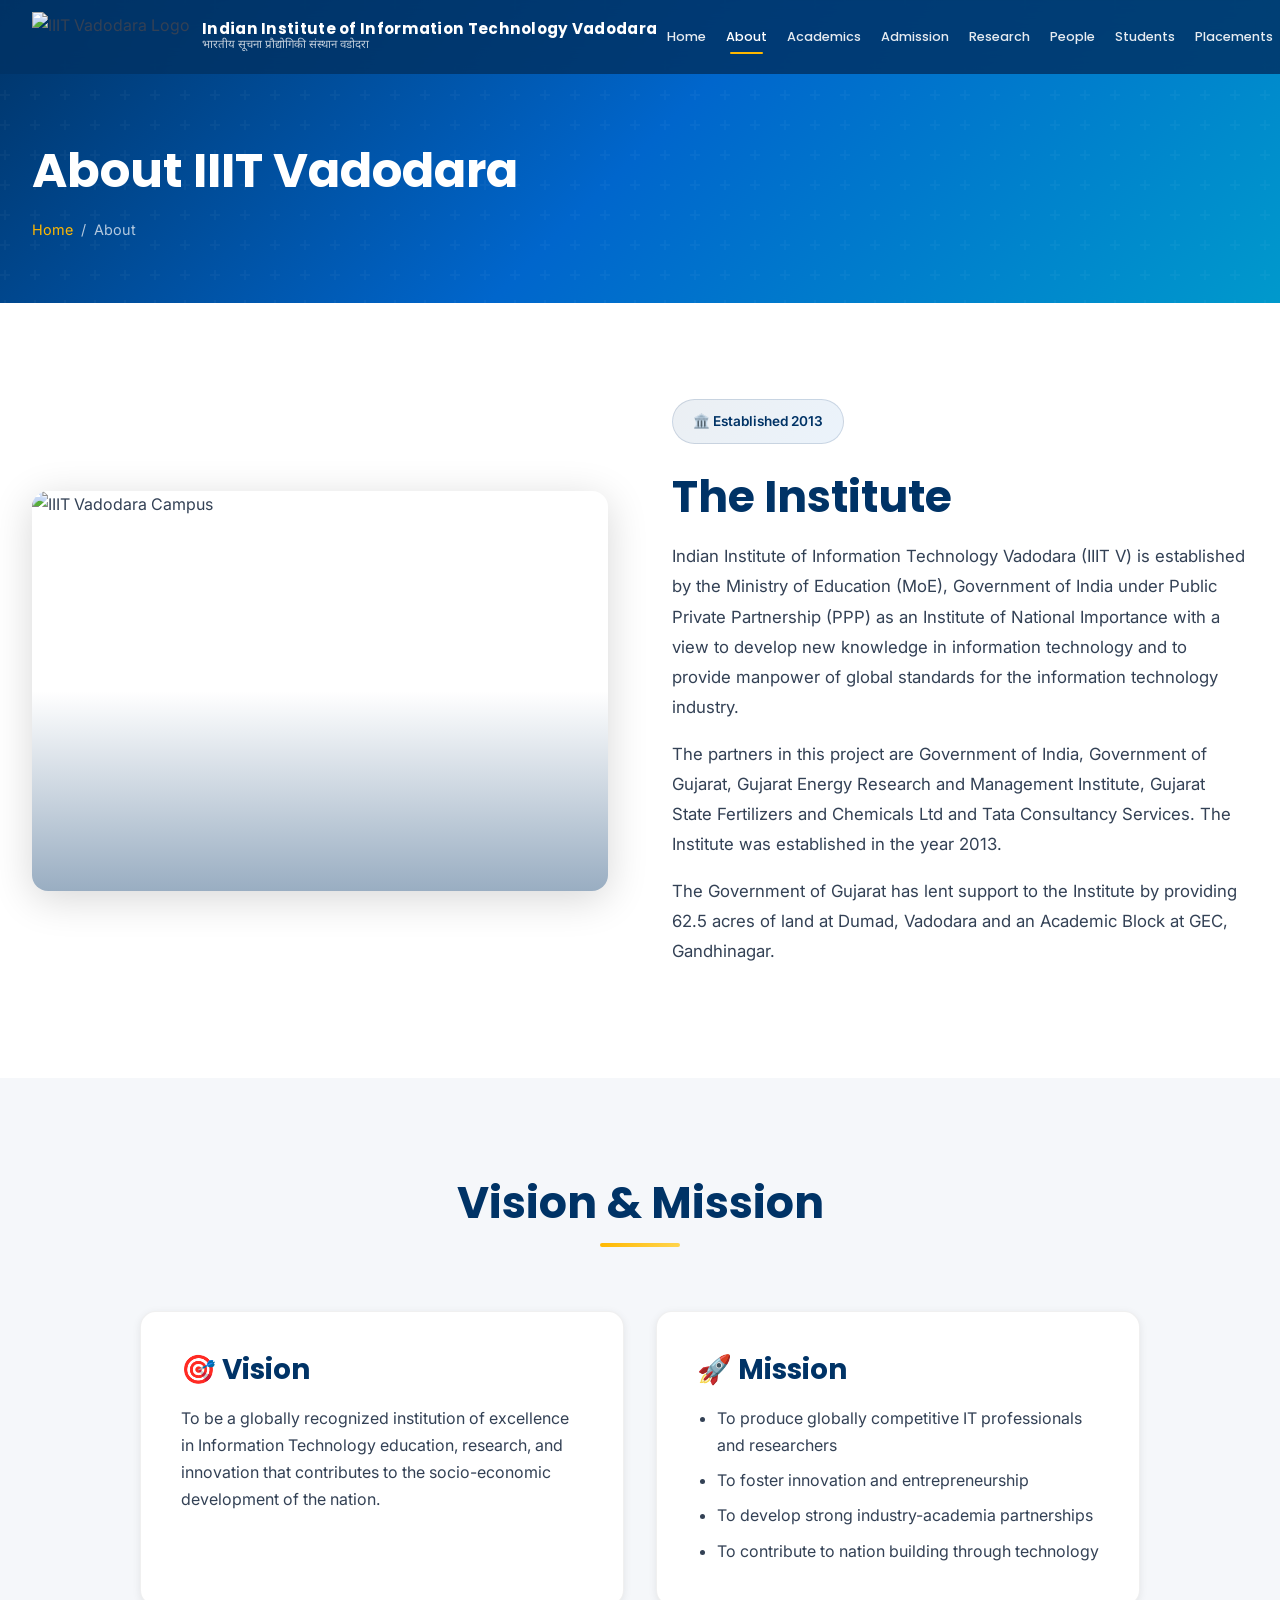
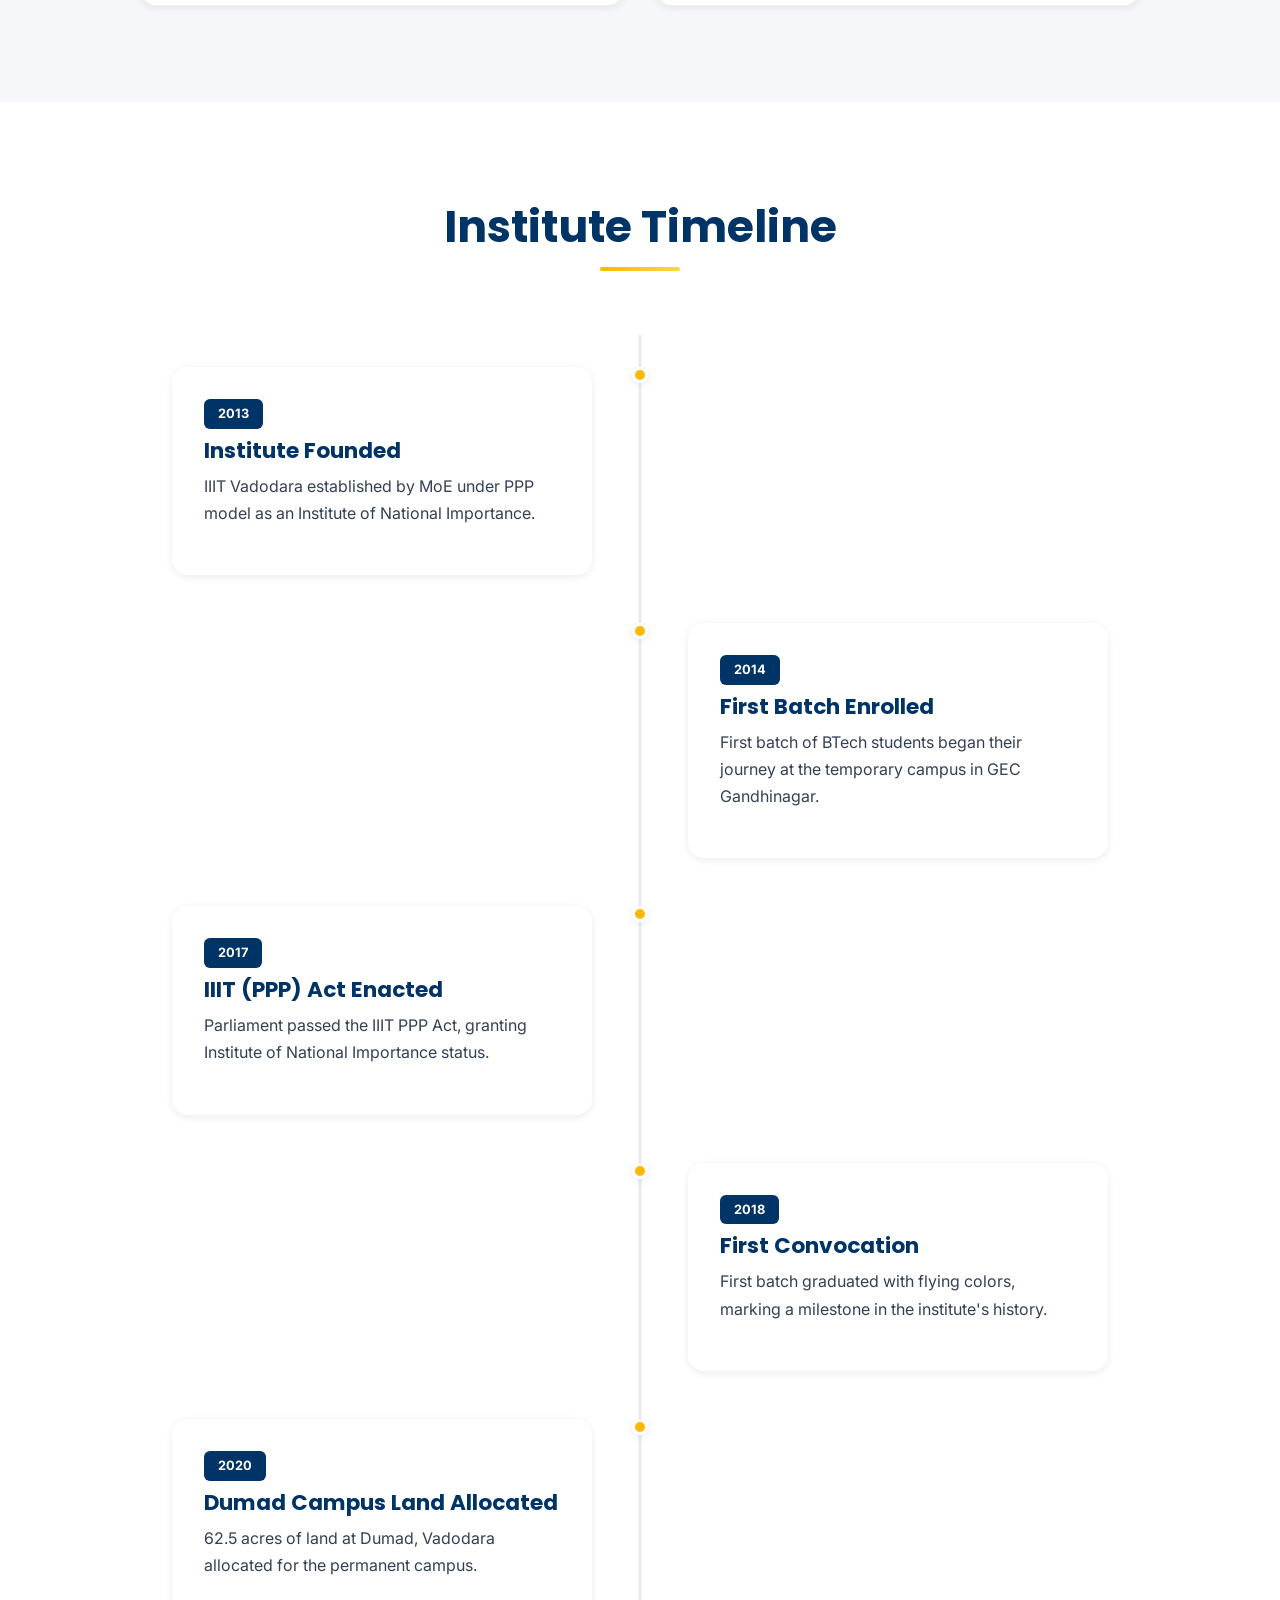
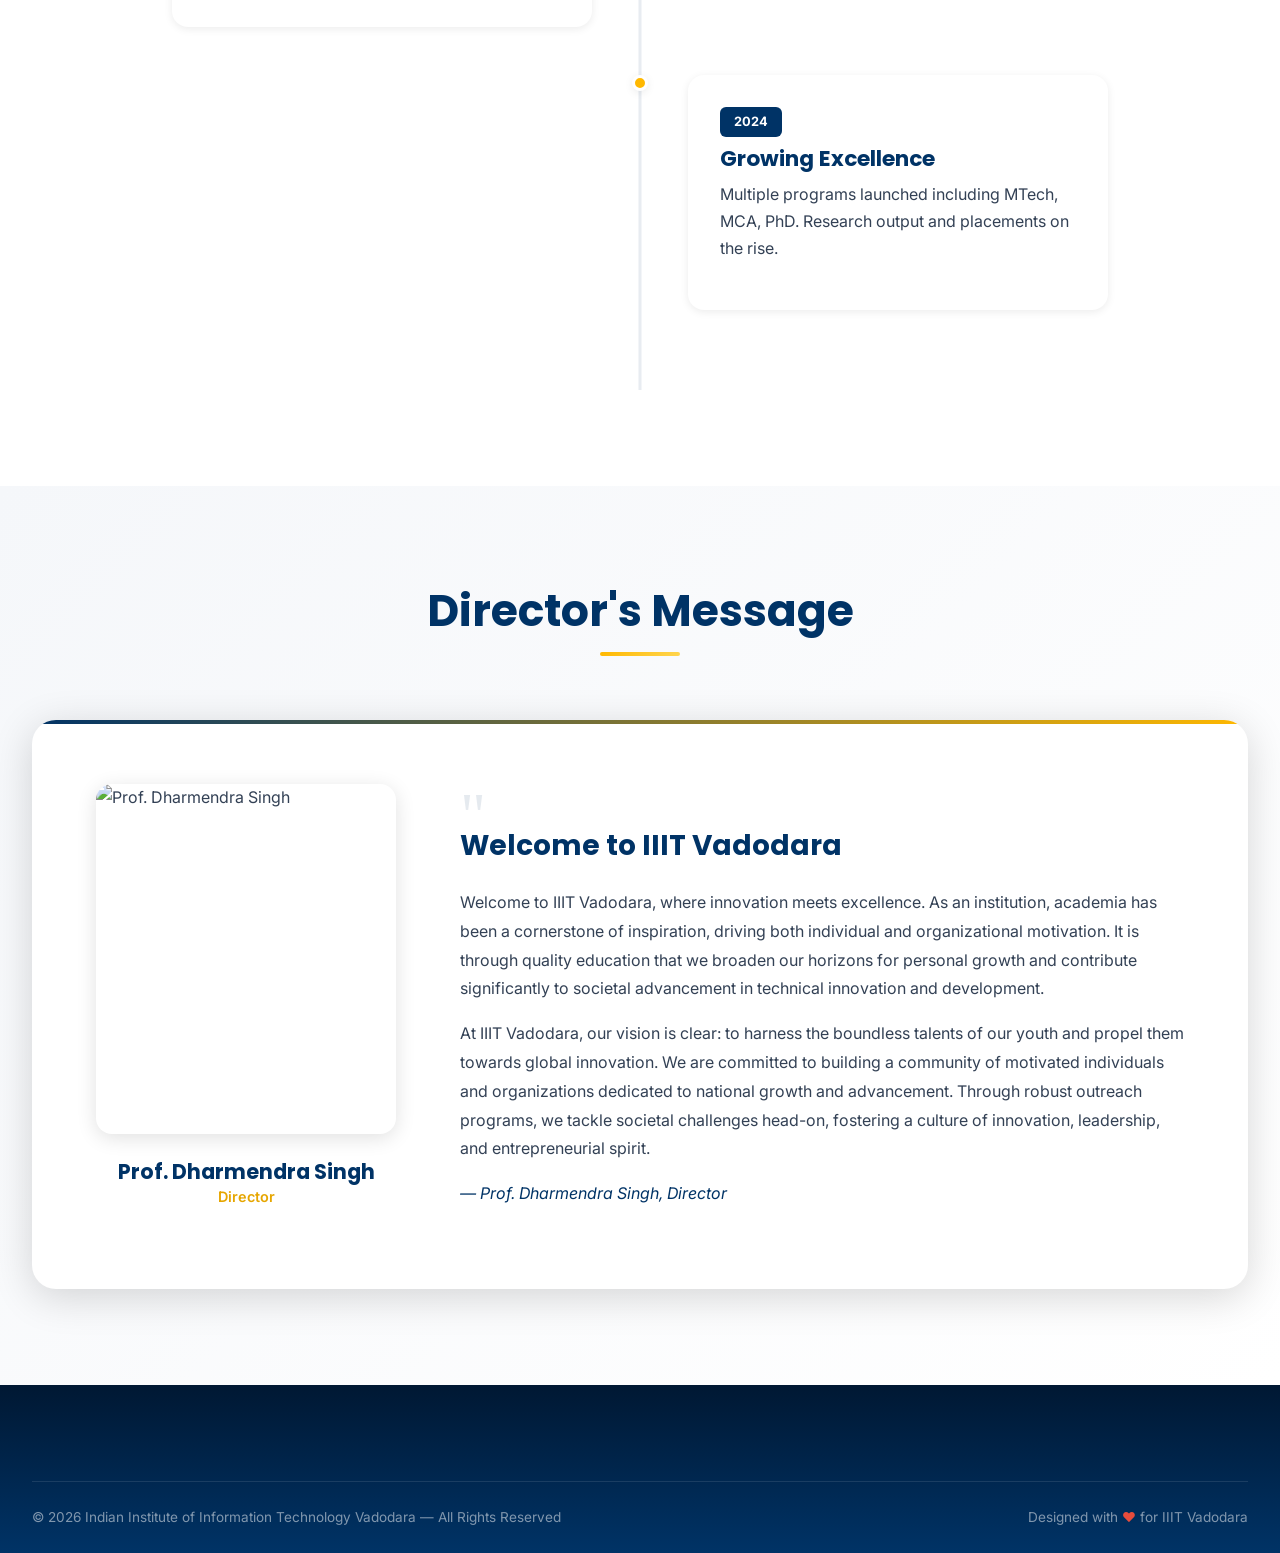
==== about.html @ f2a33305 "feat: initialize IIIT Vadodara website project with core pages, styling, and interactive components" ====
<!DOCTYPE html>
<html lang="en">
<head>
    <meta charset="UTF-8">
    <meta name="viewport" content="width=device-width, initial-scale=1.0">
    <title>About — IIIT Vadodara</title>
    <meta name="description" content="Learn about IIIT Vadodara — an Institute of National Importance established under PPP model by Ministry of Education, Government of India.">
    <meta property="og:title" content="About IIIT Vadodara">
    <meta property="og:description" content="Indian Institute of Information Technology Vadodara — Vision, Mission, History, and Governance.">
    <meta property="og:image" content="https://iiitvadodara.ac.in/assets/images/IIIT_VADODARA_LOGO.png">
    <link rel="icon" type="image/png" href="https://iiitvadodara.ac.in/assets/images/IIIT_VADODARA_LOGO.png">
    <link rel="stylesheet" href="css/style.css">
    <link rel="stylesheet" href="css/navbar.css">
    <link rel="stylesheet" href="css/animations.css">
    <link rel="stylesheet" href="css/responsive.css">
</head>
<body>
    <div class="page-loader" id="page-loader"><div class="loader-content"><div class="loader-spinner"><img src="https://iiitvadodara.ac.in/assets/images/IIIT_VADODARA_LOGO.png" alt="Logo" class="loader-logo"></div><p class="loader-text">Loading</p></div></div>
    <div class="mobile-overlay" id="mobile-overlay"></div>

    <nav class="navbar at-top" id="navbar" role="navigation" aria-label="Main Navigation">
        <div class="nav-container">
            <a href="index.html" class="nav-logo"><img src="https://iiitvadodara.ac.in/assets/images/IIIT_VADODARA_LOGO.png" alt="IIIT Vadodara Logo"><div class="nav-logo-text"><span class="eng">Indian Institute of Information Technology Vadodara</span><span class="hindi hindi-text">भारतीय सूचना प्रौद्योगिकी संस्‍थान वडोदरा</span></div></a>
            <div class="nav-toggle" id="nav-toggle"><span></span><span></span><span></span></div>
            <ul class="nav-menu" id="nav-menu">
                <li class="nav-item"><a href="index.html" class="nav-link">Home</a></li>
                <li class="nav-item"><a href="about.html" class="nav-link active">About</a></li>
                <li class="nav-item"><a href="academics.html" class="nav-link">Academics</a></li>
                <li class="nav-item"><a href="admission.html" class="nav-link">Admission</a></li>
                <li class="nav-item"><a href="research.html" class="nav-link">Research</a></li>
                <li class="nav-item"><a href="people.html" class="nav-link">People</a></li>
                <li class="nav-item"><a href="students.html" class="nav-link">Students</a></li>
                <li class="nav-item"><a href="placement.html" class="nav-link">Placements</a></li>
                <li class="nav-item"><a href="contact.html" class="nav-link">Contact</a></li>
            </ul>
        </div>
    </nav>

    <main>
        <section class="page-header">
            <div class="container">
                <h1 class="reveal">About IIIT Vadodara</h1>
                <div class="breadcrumb reveal"><a href="index.html">Home</a> <span>/</span> <span>About</span></div>
            </div>
        </section>

        <section class="section" id="institute">
            <div class="container">
                <div class="about-grid">
                    <div class="about-image-wrapper reveal-left">
                        <img src="https://images.unsplash.com/photo-1562774053-701939374585?w=800&q=80" alt="IIIT Vadodara Campus" loading="lazy">
                    </div>
                    <div class="about-content reveal-right">
                        <div class="established-badge">🏛️ Established 2013</div>
                        <h2>The Institute</h2>
                        <p>Indian Institute of Information Technology Vadodara (IIIT V) is established by the Ministry of Education (MoE), Government of India under Public Private Partnership (PPP) as an Institute of National Importance with a view to develop new knowledge in information technology and to provide manpower of global standards for the information technology industry.</p>
                        <p>The partners in this project are Government of India, Government of Gujarat, Gujarat Energy Research and Management Institute, Gujarat State Fertilizers and Chemicals Ltd and Tata Consultancy Services. The Institute was established in the year 2013.</p>
                        <p>The Government of Gujarat has lent support to the Institute by providing 62.5 acres of land at Dumad, Vadodara and an Academic Block at GEC, Gandhinagar.</p>
                    </div>
                </div>
            </div>
        </section>

        <section class="section" id="vision" style="background: var(--off-white);">
            <div class="container">
                <div class="section-header">
                    <h2 class="reveal">Vision & Mission</h2>
                </div>
                <div style="display: grid; grid-template-columns: 1fr 1fr; gap: 2rem; max-width: 1000px; margin: 0 auto;">
                    <div class="card reveal" style="padding: 2.5rem;">
                        <h3 style="color: var(--primary); margin-bottom: 1rem;">🎯 Vision</h3>
                        <p>To be a globally recognized institution of excellence in Information Technology education, research, and innovation that contributes to the socio-economic development of the nation.</p>
                    </div>
                    <div class="card reveal" style="padding: 2.5rem;">
                        <h3 style="color: var(--primary); margin-bottom: 1rem;">🚀 Mission</h3>
                        <ul style="list-style: disc; padding-left: 20px; color: var(--text-body);">
                            <li style="margin-bottom: 8px;">To produce globally competitive IT professionals and researchers</li>
                            <li style="margin-bottom: 8px;">To foster innovation and entrepreneurship</li>
                            <li style="margin-bottom: 8px;">To develop strong industry-academia partnerships</li>
                            <li>To contribute to nation building through technology</li>
                        </ul>
                    </div>
                </div>
            </div>
        </section>

        <section class="section" id="timeline">
            <div class="container">
                <div class="section-header">
                    <h2 class="reveal">Institute Timeline</h2>
                </div>
                <div class="timeline">
                    <div class="timeline-item reveal">
                        <div class="timeline-dot"></div>
                        <div class="timeline-content">
                            <span class="timeline-year">2013</span>
                            <h4>Institute Founded</h4>
                            <p>IIIT Vadodara established by MoE under PPP model as an Institute of National Importance.</p>
                        </div>
                    </div>
                    <div class="timeline-item reveal">
                        <div class="timeline-dot"></div>
                        <div class="timeline-content">
                            <span class="timeline-year">2014</span>
                            <h4>First Batch Enrolled</h4>
                            <p>First batch of BTech students began their journey at the temporary campus in GEC Gandhinagar.</p>
                        </div>
                    </div>
                    <div class="timeline-item reveal">
                        <div class="timeline-dot"></div>
                        <div class="timeline-content">
                            <span class="timeline-year">2017</span>
                            <h4>IIIT (PPP) Act Enacted</h4>
                            <p>Parliament passed the IIIT PPP Act, granting Institute of National Importance status.</p>
                        </div>
                    </div>
                    <div class="timeline-item reveal">
                        <div class="timeline-dot"></div>
                        <div class="timeline-content">
                            <span class="timeline-year">2018</span>
                            <h4>First Convocation</h4>
                            <p>First batch graduated with flying colors, marking a milestone in the institute's history.</p>
                        </div>
                    </div>
                    <div class="timeline-item reveal">
                        <div class="timeline-dot"></div>
                        <div class="timeline-content">
                            <span class="timeline-year">2020</span>
                            <h4>Dumad Campus Land Allocated</h4>
                            <p>62.5 acres of land at Dumad, Vadodara allocated for the permanent campus.</p>
                        </div>
                    </div>
                    <div class="timeline-item reveal">
                        <div class="timeline-dot"></div>
                        <div class="timeline-content">
                            <span class="timeline-year">2024</span>
                            <h4>Growing Excellence</h4>
                            <p>Multiple programs launched including MTech, MCA, PhD. Research output and placements on the rise.</p>
                        </div>
                    </div>
                </div>
            </div>
        </section>

        <section class="section director-section" id="director">
            <div class="container">
                <div class="section-header"><h2 class="reveal">Director's Message</h2></div>
                <div class="director-card reveal">
                    <div class="director-image">
                        <img src="https://iiitvadodara.ac.in/assets/images/director.jpg" alt="Prof. Dharmendra Singh" loading="lazy">
                        <div class="director-name"><h3>Prof. Dharmendra Singh</h3><p>Director</p></div>
                    </div>
                    <div class="director-message">
                        <div class="quote-mark">"</div>
                        <h3>Welcome to IIIT Vadodara</h3>
                        <p>Welcome to IIIT Vadodara, where innovation meets excellence. As an institution, academia has been a cornerstone of inspiration, driving both individual and organizational motivation. It is through quality education that we broaden our horizons for personal growth and contribute significantly to societal advancement in technical innovation and development.</p>
                        <p>At IIIT Vadodara, our vision is clear: to harness the boundless talents of our youth and propel them towards global innovation. We are committed to building a community of motivated individuals and organizations dedicated to national growth and advancement. Through robust outreach programs, we tackle societal challenges head-on, fostering a culture of innovation, leadership, and entrepreneurial spirit.</p>
                        <p style="margin-top: 16px; font-style: italic; color: var(--primary);">— Prof. Dharmendra Singh, Director</p>
                    </div>
                </div>
            </div>
        </section>
    </main>

    <footer class="footer"><div class="container"><div class="footer-bottom"><p>© 2026 Indian Institute of Information Technology Vadodara — All Rights Reserved</p><p>Designed with <span class="heart">❤️</span> for IIIT Vadodara</p></div></div></footer>
    <button class="back-to-top" id="back-to-top" aria-label="Back to top">↑</button>
    <script src="js/navbar.js"></script><script src="js/main.js"></script><script src="js/animations.js"></script><script src="js/counter.js"></script>
</body>
</html>
---- css/style.css ----
/* ============================================
   IIIT VADODARA — Global Design System
   ============================================ */

/* === Google Fonts Import === */
@import url('https://fonts.googleapis.com/css2?family=Poppins:wght@300;400;500;600;700;800;900&family=Inter:wght@300;400;500;600;700&family=Noto+Sans+Devanagari:wght@400;500;600;700&display=swap');

/* === CSS Custom Properties === */
:root {
    /* Primary Palette */
    --primary: #003366;
    --primary-light: #0066CC;
    --primary-dark: #001833;
    --primary-rgb: 0, 51, 102;

    /* Secondary / Accent */
    --secondary: #FFB800;
    --secondary-light: #FFD54F;
    --secondary-dark: #E6A600;
    --secondary-rgb: 255, 184, 0;

    /* Neutrals */
    --white: #FFFFFF;
    --off-white: #F5F7FA;
    --light-gray: #E8ECF1;
    --medium-gray: #94A3B8;
    --dark-gray: #475569;
    --text-dark: #1A1A2E;
    --text-body: #334155;

    /* Gradients */
    --hero-gradient: linear-gradient(135deg, #003366 0%, #0066CC 50%, #0099CC 100%);
    --card-hover-gradient: linear-gradient(135deg, #003366, #FFB800);
    --button-gradient: linear-gradient(90deg, #003366, #0066CC);
    --button-gradient-hover: linear-gradient(90deg, #0066CC, #003366);
    --footer-gradient: linear-gradient(180deg, #001833, #003366);
    --gold-gradient: linear-gradient(135deg, #FFB800, #FFD54F);

    /* Typography */
    --font-heading: 'Poppins', sans-serif;
    --font-body: 'Inter', sans-serif;
    --font-hindi: 'Noto Sans Devanagari', sans-serif;

    /* Spacing */
    --space-xs: 0.25rem;
    --space-sm: 0.5rem;
    --space-md: 1rem;
    --space-lg: 1.5rem;
    --space-xl: 2rem;
    --space-2xl: 3rem;
    --space-3xl: 4rem;
    --space-4xl: 6rem;

    /* Border Radius */
    --radius-sm: 6px;
    --radius-md: 10px;
    --radius-lg: 16px;
    --radius-xl: 24px;
    --radius-full: 50%;

    /* Shadows */
    --shadow-sm: 0 2px 8px rgba(0, 0, 0, 0.08);
    --shadow-md: 0 4px 20px rgba(0, 0, 0, 0.12);
    --shadow-lg: 0 8px 40px rgba(0, 0, 0, 0.16);
    --shadow-xl: 0 12px 60px rgba(0, 0, 0, 0.2);
    --shadow-glow: 0 0 30px rgba(0, 102, 204, 0.3);

    /* Transitions */
    --transition-fast: 0.2s ease;
    --transition-base: 0.3s ease;
    --transition-slow: 0.5s ease;
    --transition-spring: 0.4s cubic-bezier(0.34, 1.56, 0.64, 1);

    /* Z-index layers */
    --z-base: 1;
    --z-dropdown: 100;
    --z-sticky: 200;
    --z-overlay: 300;
    --z-modal: 400;
    --z-loader: 500;

    /* Container widths */
    --container-sm: 640px;
    --container-md: 768px;
    --container-lg: 1024px;
    --container-xl: 1280px;
    --container-max: 1400px;
}

/* === Reset & Base === */
*, *::before, *::after {
    margin: 0;
    padding: 0;
    box-sizing: border-box;
}

html {
    scroll-behavior: smooth;
    font-size: 16px;
    -webkit-text-size-adjust: 100%;
}

body {
    font-family: var(--font-body);
    color: var(--text-body);
    background: var(--white);
    line-height: 1.7;
    overflow-x: hidden;
    -webkit-font-smoothing: antialiased;
    -moz-osx-font-smoothing: grayscale;
}

img {
    max-width: 100%;
    height: auto;
    display: block;
}

a {
    text-decoration: none;
    color: inherit;
    transition: color var(--transition-fast);
}

ul, ol {
    list-style: none;
}

button {
    cursor: pointer;
    border: none;
    outline: none;
    font-family: inherit;
}

input, textarea, select {
    font-family: inherit;
    font-size: inherit;
}

/* === Typography === */
h1, h2, h3, h4, h5, h6 {
    font-family: var(--font-heading);
    color: var(--text-dark);
    line-height: 1.3;
    font-weight: 700;
}

h1 { font-size: clamp(2rem, 5vw, 3.5rem); }
h2 { font-size: clamp(1.75rem, 4vw, 2.75rem); }
h3 { font-size: clamp(1.25rem, 3vw, 1.75rem); }
h4 { font-size: clamp(1.1rem, 2.5vw, 1.35rem); }
h5 { font-size: clamp(1rem, 2vw, 1.15rem); }
h6 { font-size: clamp(0.9rem, 1.5vw, 1rem); }

p {
    margin-bottom: var(--space-md);
    color: var(--text-body);
}

.hindi-text {
    font-family: var(--font-hindi);
}

/* === Layout Utilities === */
.container {
    width: 100%;
    max-width: var(--container-max);
    margin: 0 auto;
    padding: 0 var(--space-xl);
}

.section {
    padding: var(--space-4xl) 0;
}

.section-header {
    text-align: center;
    margin-bottom: var(--space-3xl);
}

.section-header h2 {
    color: var(--primary);
    position: relative;
    display: inline-block;
    padding-bottom: var(--space-md);
}

.section-header h2::after {
    content: '';
    position: absolute;
    bottom: 0;
    left: 50%;
    transform: translateX(-50%);
    width: 80px;
    height: 4px;
    background: var(--gold-gradient);
    border-radius: 2px;
}

.section-header p {
    color: var(--dark-gray);
    font-size: 1.1rem;
    max-width: 600px;
    margin: var(--space-md) auto 0;
}

/* === Buttons === */
.btn {
    display: inline-flex;
    align-items: center;
    gap: var(--space-sm);
    padding: 14px 32px;
    border-radius: var(--radius-md);
    font-family: var(--font-heading);
    font-weight: 600;
    font-size: 0.95rem;
    letter-spacing: 0.3px;
    transition: all var(--transition-base);
    position: relative;
    overflow: hidden;
}

.btn::before {
    content: '';
    position: absolute;
    top: 0;
    left: -100%;
    width: 100%;
    height: 100%;
    background: linear-gradient(90deg, transparent, rgba(255,255,255,0.2), transparent);
    transition: left 0.5s;
}

.btn:hover::before {
    left: 100%;
}

.btn-primary {
    background: var(--button-gradient);
    color: var(--white);
    box-shadow: 0 4px 15px rgba(0, 51, 102, 0.4);
}

.btn-primary:hover {
    background: var(--button-gradient-hover);
    transform: translateY(-2px) scale(1.02);
    box-shadow: 0 6px 25px rgba(0, 51, 102, 0.5);
}

.btn-ghost {
    background: transparent;
    color: var(--white);
    border: 2px solid rgba(255, 255, 255, 0.6);
    backdrop-filter: blur(4px);
}

.btn-ghost:hover {
    background: rgba(255, 255, 255, 0.15);
    border-color: var(--white);
    transform: translateY(-2px);
}

.btn-secondary {
    background: var(--gold-gradient);
    color: var(--primary-dark);
    box-shadow: 0 4px 15px rgba(255, 184, 0, 0.3);
}

.btn-secondary:hover {
    transform: translateY(-2px) scale(1.02);
    box-shadow: 0 6px 25px rgba(255, 184, 0, 0.4);
}

.btn-outline {
    background: transparent;
    color: var(--primary);
    border: 2px solid var(--primary);
}

.btn-outline:hover {
    background: var(--primary);
    color: var(--white);
    transform: translateY(-2px);
}

/* === Card System === */
.card {
    background: var(--white);
    border-radius: var(--radius-lg);
    overflow: hidden;
    box-shadow: var(--shadow-sm);
    transition: all var(--transition-base);
    border: 1px solid rgba(0, 0, 0, 0.06);
}

.card:hover {
    transform: translateY(-8px) scale(1.02);
    box-shadow: var(--shadow-lg);
}

.glass-card {
    background: rgba(255, 255, 255, 0.1);
    backdrop-filter: blur(16px);
    -webkit-backdrop-filter: blur(16px);
    border: 1px solid rgba(255, 255, 255, 0.18);
    border-radius: var(--radius-lg);
}

.gradient-border-card {
    position: relative;
    background: var(--white);
    border-radius: var(--radius-lg);
    overflow: hidden;
}

.gradient-border-card::before {
    content: '';
    position: absolute;
    top: 0;
    left: 0;
    right: 0;
    height: 4px;
    background: var(--card-hover-gradient);
}

/* === Page Loader === */
.page-loader {
    position: fixed;
    top: 0;
    left: 0;
    width: 100%;
    height: 100%;
    background: var(--primary-dark);
    display: flex;
    align-items: center;
    justify-content: center;
    z-index: var(--z-loader);
    transition: opacity 0.6s ease, visibility 0.6s ease;
}

.page-loader.loaded {
    opacity: 0;
    visibility: hidden;
    pointer-events: none;
}

.loader-content {
    text-align: center;
}

.loader-logo {
    width: 80px;
    height: 80px;
    animation: pulse-logo 1.5s ease-in-out infinite;
}

.loader-spinner {
    width: 100px;
    height: 100px;
    border: 3px solid rgba(255, 255, 255, 0.1);
    border-top-color: var(--secondary);
    border-radius: 50%;
    animation: spin 1s linear infinite;
    margin: 0 auto;
    display: flex;
    align-items: center;
    justify-content: center;
}

.loader-text {
    color: var(--white);
    font-family: var(--font-heading);
    font-size: 0.9rem;
    letter-spacing: 3px;
    text-transform: uppercase;
    margin-top: var(--space-lg);
    opacity: 0.8;
}

@keyframes spin {
    to { transform: rotate(360deg); }
}

@keyframes pulse-logo {
    0%, 100% { transform: scale(1); opacity: 1; }
    50% { transform: scale(1.1); opacity: 0.8; }
}

/* === Hero Section === */
.hero {
    position: relative;
    min-height: 100vh;
    display: flex;
    align-items: center;
    justify-content: center;
    overflow: hidden;
    background: var(--primary-dark);
}

.hero-slider {
    position: absolute;
    top: 0;
    left: 0;
    width: 100%;
    height: 100%;
}

.hero-slide {
    position: absolute;
    top: 0;
    left: 0;
    width: 100%;
    height: 100%;
    background-size: cover;
    background-position: center;
    opacity: 0;
    transition: opacity 1.5s ease;
}

.hero-slide.active {
    opacity: 1;
}

.hero-overlay {
    position: absolute;
    top: 0;
    left: 0;
    width: 100%;
    height: 100%;
    background: linear-gradient(135deg, rgba(0, 24, 51, 0.88) 0%, rgba(0, 51, 102, 0.75) 50%, rgba(0, 102, 204, 0.6) 100%);
    z-index: 1;
}

.hero-particles {
    position: absolute;
    top: 0;
    left: 0;
    width: 100%;
    height: 100%;
    z-index: 2;
    overflow: hidden;
}

.particle {
    position: absolute;
    width: 4px;
    height: 4px;
    background: rgba(255, 184, 0, 0.4);
    border-radius: 50%;
    animation: float-particle linear infinite;
}

@keyframes float-particle {
    0% {
        transform: translateY(100vh) rotate(0deg);
        opacity: 0;
    }
    10% { opacity: 1; }
    90% { opacity: 1; }
    100% {
        transform: translateY(-100px) rotate(720deg);
        opacity: 0;
    }
}

.hero-content {
    position: relative;
    z-index: 3;
    text-align: center;
    max-width: 900px;
    padding: 0 var(--space-xl);
}

.hero-badge {
    display: inline-block;
    background: rgba(255, 184, 0, 0.15);
    border: 1px solid rgba(255, 184, 0, 0.3);
    color: var(--secondary);
    padding: 8px 20px;
    border-radius: var(--radius-xl);
    font-size: 0.85rem;
    font-weight: 500;
    letter-spacing: 1px;
    margin-bottom: var(--space-lg);
    backdrop-filter: blur(8px);
}

.hero h1 {
    color: var(--white);
    font-size: clamp(2rem, 5vw, 3.5rem);
    font-weight: 800;
    margin-bottom: var(--space-md);
    text-shadow: 0 2px 20px rgba(0, 0, 0, 0.3);
}

.hero .hindi-subtitle {
    color: rgba(255, 255, 255, 0.85);
    font-family: var(--font-hindi);
    font-size: clamp(1rem, 2.5vw, 1.4rem);
    margin-bottom: var(--space-lg);
    font-weight: 400;
}

.typed-wrapper {
    height: 40px;
    margin-bottom: var(--space-2xl);
}

.typed-text {
    color: var(--secondary);
    font-family: var(--font-heading);
    font-size: clamp(1rem, 2.5vw, 1.4rem);
    font-weight: 600;
}

.typed-cursor {
    color: var(--secondary);
    font-weight: 300;
    animation: blink-cursor 0.7s step-end infinite;
}

@keyframes blink-cursor {
    50% { opacity: 0; }
}

.hero-buttons {
    display: flex;
    gap: var(--space-md);
    justify-content: center;
    flex-wrap: wrap;
}

.scroll-indicator {
    position: absolute;
    bottom: 30px;
    left: 50%;
    transform: translateX(-50%);
    z-index: 3;
    color: var(--white);
    animation: bounce-scroll 2s infinite;
    cursor: pointer;
    opacity: 0.7;
    transition: opacity var(--transition-fast);
}

.scroll-indicator:hover {
    opacity: 1;
}

.scroll-indicator svg {
    width: 30px;
    height: 30px;
}

@keyframes bounce-scroll {
    0%, 20%, 50%, 80%, 100% { transform: translateX(-50%) translateY(0); }
    40% { transform: translateX(-50%) translateY(-12px); }
    60% { transform: translateX(-50%) translateY(-6px); }
}

/* === Announcement Ticker === */
.ticker {
    background: linear-gradient(90deg, var(--primary-dark), var(--primary), var(--primary-dark));
    padding: 12px 0;
    overflow: hidden;
    position: relative;
    border-bottom: 2px solid rgba(255, 184, 0, 0.3);
}

.ticker::before,
.ticker::after {
    content: '';
    position: absolute;
    top: 0;
    width: 100px;
    height: 100%;
    z-index: 2;
}

.ticker::before {
    left: 0;
    background: linear-gradient(90deg, var(--primary-dark), transparent);
}

.ticker::after {
    right: 0;
    background: linear-gradient(90deg, transparent, var(--primary-dark));
}

.ticker-label {
    position: absolute;
    left: 0;
    top: 0;
    height: 100%;
    display: flex;
    align-items: center;
    padding: 0 20px;
    background: var(--secondary);
    color: var(--primary-dark);
    font-weight: 700;
    font-size: 0.8rem;
    letter-spacing: 1px;
    text-transform: uppercase;
    z-index: 3;
    font-family: var(--font-heading);
}

.ticker-label::after {
    content: '';
    position: absolute;
    right: -12px;
    top: 0;
    border-style: solid;
    border-width: 20px 0 20px 12px;
    border-color: transparent transparent transparent var(--secondary);
}

.ticker-content {
    display: flex;
    animation: ticker-scroll 40s linear infinite;
    padding-left: 140px;
}

.ticker-content:hover {
    animation-play-state: paused;
}

.ticker-item {
    white-space: nowrap;
    color: rgba(255, 255, 255, 0.9);
    font-size: 0.9rem;
    padding: 0 40px;
    display: flex;
    align-items: center;
    gap: 8px;
}

.ticker-item::before {
    content: '★';
    color: var(--secondary);
    font-size: 0.7rem;
}

.ticker-item a {
    color: rgba(255, 255, 255, 0.9);
    transition: color var(--transition-fast);
}

.ticker-item a:hover {
    color: var(--secondary);
}

@keyframes ticker-scroll {
    0% { transform: translateX(0); }
    100% { transform: translateX(-50%); }
}

/* === Stats Section === */
.stats-section {
    background: var(--off-white);
    position: relative;
    overflow: hidden;
}

.stats-section::before {
    content: '';
    position: absolute;
    top: 0;
    left: 0;
    width: 100%;
    height: 4px;
    background: var(--hero-gradient);
}

.stats-grid {
    display: grid;
    grid-template-columns: repeat(auto-fit, minmax(200px, 1fr));
    gap: var(--space-xl);
}

.stat-card {
    text-align: center;
    padding: var(--space-2xl) var(--space-lg);
    background: var(--white);
    border-radius: var(--radius-lg);
    box-shadow: var(--shadow-sm);
    transition: all var(--transition-base);
    position: relative;
    overflow: hidden;
}

.stat-card::before {
    content: '';
    position: absolute;
    top: 0;
    left: 0;
    right: 0;
    height: 3px;
    background: var(--card-hover-gradient);
    opacity: 0;
    transition: opacity var(--transition-base);
}

.stat-card:hover {
    transform: translateY(-8px);
    box-shadow: var(--shadow-lg);
}

.stat-card:hover::before {
    opacity: 1;
}

.stat-icon {
    width: 60px;
    height: 60px;
    margin: 0 auto var(--space-md);
    background: linear-gradient(135deg, rgba(0, 51, 102, 0.1), rgba(0, 102, 204, 0.1));
    border-radius: var(--radius-full);
    display: flex;
    align-items: center;
    justify-content: center;
    font-size: 1.5rem;
    color: var(--primary);
    position: relative;
}

.stat-icon::after {
    content: '';
    position: absolute;
    inset: -4px;
    border-radius: var(--radius-full);
    border: 2px solid rgba(0, 51, 102, 0.1);
    animation: pulse-ring 2s ease-out infinite;
    opacity: 0;
}

.stat-card:hover .stat-icon::after {
    opacity: 1;
}

@keyframes pulse-ring {
    0% { transform: scale(1); opacity: 0.5; }
    100% { transform: scale(1.4); opacity: 0; }
}

.stat-number {
    font-family: var(--font-heading);
    font-size: 2.5rem;
    font-weight: 800;
    color: var(--primary);
    line-height: 1;
    margin-bottom: var(--space-xs);
}

.stat-number span {
    color: var(--secondary);
}

.stat-label {
    font-size: 0.9rem;
    color: var(--dark-gray);
    font-weight: 500;
}

/* === About Section === */
.about-section {
    background: var(--white);
}

.about-grid {
    display: grid;
    grid-template-columns: 1fr 1fr;
    gap: var(--space-3xl);
    align-items: center;
}

.about-image-wrapper {
    position: relative;
    border-radius: var(--radius-lg);
    overflow: hidden;
    box-shadow: var(--shadow-lg);
}

.about-image-wrapper img {
    width: 100%;
    height: 400px;
    object-fit: cover;
    transition: transform 0.6s ease;
}

.about-image-wrapper:hover img {
    transform: scale(1.08);
}

.about-image-wrapper::after {
    content: '';
    position: absolute;
    bottom: 0;
    left: 0;
    right: 0;
    height: 50%;
    background: linear-gradient(to top, rgba(0, 51, 102, 0.4), transparent);
    pointer-events: none;
}

.established-badge {
    display: inline-flex;
    align-items: center;
    gap: 8px;
    background: linear-gradient(135deg, rgba(0, 51, 102, 0.08), rgba(0, 102, 204, 0.08));
    border: 1px solid rgba(0, 51, 102, 0.15);
    padding: 10px 20px;
    border-radius: var(--radius-xl);
    font-size: 0.85rem;
    font-weight: 600;
    color: var(--primary);
    margin-bottom: var(--space-lg);
}

.about-content h2 {
    color: var(--primary);
    margin-bottom: var(--space-md);
}

.about-content p {
    font-size: 1.05rem;
    line-height: 1.8;
}

.about-features {
    display: grid;
    grid-template-columns: 1fr 1fr;
    gap: var(--space-md);
    margin-top: var(--space-xl);
}

.about-feature {
    display: flex;
    align-items: center;
    gap: 10px;
    padding: 12px 16px;
    background: var(--off-white);
    border-radius: var(--radius-md);
    font-weight: 500;
    font-size: 0.9rem;
    color: var(--text-dark);
}

.about-feature-icon {
    color: var(--secondary);
    font-size: 1.2rem;
    flex-shrink: 0;
}

/* === Programs Section === */
.programs-section {
    background: var(--off-white);
}

.programs-grid {
    display: grid;
    grid-template-columns: repeat(auto-fit, minmax(250px, 1fr));
    gap: var(--space-xl);
}

.program-card {
    background: var(--white);
    border-radius: var(--radius-lg);
    overflow: hidden;
    box-shadow: var(--shadow-sm);
    transition: all var(--transition-base);
    position: relative;
    border: 1px solid rgba(0, 0, 0, 0.05);
}

.program-card:hover {
    transform: translateY(-10px) scale(1.02);
    box-shadow: var(--shadow-xl);
}

.program-card-header {
    height: 160px;
    position: relative;
    overflow: hidden;
}

.program-card-header img {
    width: 100%;
    height: 100%;
    object-fit: cover;
    transition: transform 0.6s ease;
}

.program-card:hover .program-card-header img {
    transform: scale(1.15);
}

.program-card-header::after {
    content: '';
    position: absolute;
    inset: 0;
    background: var(--card-hover-gradient);
    opacity: 0;
    transition: opacity var(--transition-base);
}

.program-card:hover .program-card-header::after {
    opacity: 0.7;
}

.program-card-icon {
    position: absolute;
    top: 50%;
    left: 50%;
    transform: translate(-50%, -50%);
    width: 60px;
    height: 60px;
    background: rgba(255, 255, 255, 0.95);
    border-radius: var(--radius-full);
    display: flex;
    align-items: center;
    justify-content: center;
    font-size: 1.8rem;
    z-index: 2;
    box-shadow: var(--shadow-md);
    transition: all var(--transition-base);
}

.program-card:hover .program-card-icon {
    transform: translate(-50%, -50%) scale(1.1);
    background: var(--secondary);
}

.program-card-body {
    padding: var(--space-xl);
    text-align: center;
}

.program-card-body h3 {
    font-size: 1.15rem;
    margin-bottom: var(--space-sm);
    color: var(--primary);
}

.program-duration {
    display: inline-block;
    background: rgba(255, 184, 0, 0.12);
    color: var(--secondary-dark);
    padding: 4px 14px;
    border-radius: var(--radius-sm);
    font-size: 0.8rem;
    font-weight: 600;
    margin-bottom: var(--space-md);
}

.program-card-body p {
    font-size: 0.9rem;
    color: var(--dark-gray);
    line-height: 1.6;
}

/* === News & Events Section === */
.news-section {
    background: var(--white);
}

.news-grid {
    display: grid;
    grid-template-columns: repeat(3, 1fr);
    gap: var(--space-xl);
}

.news-column h3 {
    color: var(--primary);
    font-size: 1.2rem;
    padding-bottom: var(--space-md);
    border-bottom: 3px solid var(--secondary);
    margin-bottom: var(--space-lg);
    display: flex;
    align-items: center;
    gap: 8px;
}

.news-item {
    padding: var(--space-md) 0;
    border-bottom: 1px solid var(--light-gray);
    transition: all var(--transition-fast);
}

.news-item:hover {
    padding-left: 10px;
    border-bottom-color: var(--secondary);
}

.news-date {
    display: inline-flex;
    align-items: center;
    gap: 6px;
    background: linear-gradient(135deg, var(--primary), var(--primary-light));
    color: var(--white);
    padding: 4px 12px;
    border-radius: var(--radius-sm);
    font-size: 0.75rem;
    font-weight: 600;
    margin-bottom: 8px;
}

.news-item p,
.news-item a {
    font-size: 0.9rem;
    line-height: 1.5;
    color: var(--text-body);
    display: -webkit-box;
    -webkit-line-clamp: 3;
    -webkit-box-orient: vertical;
    overflow: hidden;
}

.news-item a:hover {
    color: var(--primary);
}

/* === Director Section === */
.director-section {
    background: linear-gradient(135deg, var(--off-white), var(--white));
}

.director-card {
    display: grid;
    grid-template-columns: 300px 1fr;
    gap: var(--space-3xl);
    background: var(--white);
    border-radius: var(--radius-xl);
    overflow: hidden;
    box-shadow: var(--shadow-lg);
    padding: var(--space-3xl);
    position: relative;
}

.director-card::before {
    content: '';
    position: absolute;
    top: 0;
    left: 0;
    right: 0;
    height: 4px;
    background: var(--card-hover-gradient);
}

.director-image {
    position: relative;
}

.director-image img {
    width: 100%;
    height: 350px;
    object-fit: cover;
    object-position: top;
    border-radius: var(--radius-lg);
    box-shadow: var(--shadow-md);
}

.director-name {
    text-align: center;
    margin-top: var(--space-lg);
}

.director-name h3 {
    color: var(--primary);
    font-size: 1.3rem;
}

.director-name p {
    color: var(--secondary-dark);
    font-weight: 600;
    font-size: 0.9rem;
}

.director-message {
    position: relative;
}

.director-message .quote-mark {
    font-size: 4rem;
    color: rgba(0, 51, 102, 0.1);
    font-family: Georgia, serif;
    line-height: 1;
    margin-bottom: -20px;
}

.director-message h3 {
    color: var(--primary);
    margin-bottom: var(--space-lg);
}

.director-message p {
    font-size: 1rem;
    line-height: 1.8;
    color: var(--text-body);
}

/* === Research Section === */
.research-section {
    background: var(--primary-dark);
    color: var(--white);
    position: relative;
    overflow: hidden;
}

.research-section::before {
    content: '';
    position: absolute;
    top: -50%;
    right: -20%;
    width: 600px;
    height: 600px;
    background: radial-gradient(circle, rgba(0, 102, 204, 0.15), transparent 70%);
    border-radius: 50%;
}

.research-section .section-header h2 {
    color: var(--white);
}

.research-section .section-header p {
    color: rgba(255, 255, 255, 0.7);
}

.research-scroll {
    display: flex;
    gap: var(--space-xl);
    overflow-x: auto;
    padding: var(--space-md) 0;
    scrollbar-width: thin;
    scrollbar-color: var(--secondary) transparent;
}

.research-scroll::-webkit-scrollbar {
    height: 6px;
}

.research-scroll::-webkit-scrollbar-track {
    background: rgba(255, 255, 255, 0.1);
    border-radius: 3px;
}

.research-scroll::-webkit-scrollbar-thumb {
    background: var(--secondary);
    border-radius: 3px;
}

.research-card {
    min-width: 280px;
    background: rgba(255, 255, 255, 0.06);
    border: 1px solid rgba(255, 255, 255, 0.1);
    border-radius: var(--radius-lg);
    padding: var(--space-2xl);
    backdrop-filter: blur(10px);
    transition: all var(--transition-base);
}

.research-card:hover {
    transform: translateY(-8px);
    background: rgba(255, 255, 255, 0.12);
    border-color: rgba(255, 184, 0, 0.3);
}

.research-card-icon {
    width: 50px;
    height: 50px;
    background: linear-gradient(135deg, var(--secondary), var(--secondary-light));
    border-radius: var(--radius-md);
    display: flex;
    align-items: center;
    justify-content: center;
    font-size: 1.5rem;
    margin-bottom: var(--space-lg);
}

.research-card h4 {
    color: var(--white);
    margin-bottom: var(--space-sm);
}

.research-card p {
    color: rgba(255, 255, 255, 0.6);
    font-size: 0.9rem;
}

/* === Placement Section === */
.placement-section {
    background: var(--hero-gradient);
    color: var(--white);
    position: relative;
    overflow: hidden;
}

.placement-stats {
    display: grid;
    grid-template-columns: repeat(auto-fit, minmax(200px, 1fr));
    gap: var(--space-xl);
    margin-bottom: var(--space-3xl);
}

.placement-stat {
    text-align: center;
    padding: var(--space-xl);
    background: rgba(255, 255, 255, 0.1);
    border-radius: var(--radius-lg);
    backdrop-filter: blur(10px);
    border: 1px solid rgba(255, 255, 255, 0.15);
}

.placement-stat .stat-number {
    color: var(--secondary);
    font-size: 2.5rem;
}

.placement-stat .stat-label {
    color: rgba(255, 255, 255, 0.85);
}

/* Recruiter Logos Marquee */
.recruiter-marquee {
    overflow: hidden;
    padding: var(--space-xl) 0;
    position: relative;
}

.recruiter-marquee::before,
.recruiter-marquee::after {
    content: '';
    position: absolute;
    top: 0;
    width: 150px;
    height: 100%;
    z-index: 2;
}

.recruiter-marquee::before {
    left: 0;
    background: linear-gradient(90deg, rgba(0, 51, 102, 1), transparent);
}

.recruiter-marquee::after {
    right: 0;
    background: linear-gradient(90deg, transparent, rgba(0, 51, 102, 1));
}

.marquee-track {
    display: flex;
    animation: marquee 30s linear infinite;
    gap: var(--space-3xl);
    align-items: center;
}

.marquee-track:hover {
    animation-play-state: paused;
}

.recruiter-logo {
    flex-shrink: 0;
    background: rgba(255, 255, 255, 0.95);
    padding: 12px 24px;
    border-radius: var(--radius-md);
    font-family: var(--font-heading);
    font-weight: 700;
    font-size: 0.9rem;
    color: var(--text-dark);
    white-space: nowrap;
    transition: all var(--transition-base);
}

.recruiter-logo:hover {
    transform: scale(1.05);
    box-shadow: 0 4px 20px rgba(255, 184, 0, 0.3);
}

@keyframes marquee {
    0% { transform: translateX(0); }
    100% { transform: translateX(-50%); }
}

/* === Gallery Section === */
.gallery-section {
    background: var(--off-white);
}

.gallery-grid {
    display: grid;
    grid-template-columns: repeat(4, 1fr);
    grid-auto-rows: 200px;
    gap: var(--space-md);
}

.gallery-item {
    position: relative;
    overflow: hidden;
    border-radius: var(--radius-md);
    cursor: pointer;
}

.gallery-item:nth-child(1) {
    grid-column: span 2;
    grid-row: span 2;
}

.gallery-item img {
    width: 100%;
    height: 100%;
    object-fit: cover;
    transition: transform 0.6s ease;
}

.gallery-item:hover img {
    transform: scale(1.1);
}

.gallery-overlay {
    position: absolute;
    inset: 0;
    background: linear-gradient(to top, rgba(0, 0, 0, 0.7), transparent);
    display: flex;
    align-items: flex-end;
    padding: var(--space-lg);
    opacity: 0;
    transition: opacity var(--transition-base);
}

.gallery-item:hover .gallery-overlay {
    opacity: 1;
}

.gallery-overlay p {
    color: var(--white);
    font-weight: 500;
    font-size: 0.9rem;
}

/* Lightbox */
.lightbox {
    position: fixed;
    inset: 0;
    background: rgba(0, 0, 0, 0.92);
    z-index: var(--z-modal);
    display: flex;
    align-items: center;
    justify-content: center;
    opacity: 0;
    visibility: hidden;
    transition: all var(--transition-base);
    backdrop-filter: blur(10px);
}

.lightbox.active {
    opacity: 1;
    visibility: visible;
}

.lightbox-content {
    max-width: 90vw;
    max-height: 85vh;
    transform: scale(0.8);
    transition: transform var(--transition-spring);
}

.lightbox.active .lightbox-content {
    transform: scale(1);
}

.lightbox-content img {
    max-width: 100%;
    max-height: 85vh;
    border-radius: var(--radius-md);
    box-shadow: 0 20px 60px rgba(0, 0, 0, 0.5);
}

.lightbox-close {
    position: absolute;
    top: 20px;
    right: 30px;
    width: 50px;
    height: 50px;
    background: rgba(255, 255, 255, 0.1);
    border-radius: var(--radius-full);
    display: flex;
    align-items: center;
    justify-content: center;
    color: var(--white);
    font-size: 1.5rem;
    cursor: pointer;
    transition: background var(--transition-fast);
    backdrop-filter: blur(8px);
}

.lightbox-close:hover {
    background: rgba(255, 255, 255, 0.2);
}

/* === Footer === */
.footer {
    background: var(--footer-gradient);
    color: rgba(255, 255, 255, 0.85);
    padding-top: var(--space-4xl);
}

.footer-grid {
    display: grid;
    grid-template-columns: repeat(4, 1fr);
    gap: var(--space-2xl);
    padding-bottom: var(--space-3xl);
}

.footer-col h4 {
    color: var(--white);
    font-size: 1.1rem;
    margin-bottom: var(--space-lg);
    position: relative;
    padding-bottom: var(--space-sm);
}

.footer-col h4::after {
    content: '';
    position: absolute;
    bottom: 0;
    left: 0;
    width: 40px;
    height: 3px;
    background: var(--secondary);
    border-radius: 2px;
}

.footer-col ul li {
    margin-bottom: var(--space-sm);
}

.footer-col ul li a {
    color: rgba(255, 255, 255, 0.65);
    font-size: 0.9rem;
    transition: all var(--transition-fast);
    display: inline-flex;
    align-items: center;
    gap: 6px;
}

.footer-col ul li a:hover {
    color: var(--secondary);
    padding-left: 6px;
}

.footer-contact-item {
    display: flex;
    gap: 12px;
    margin-bottom: var(--space-md);
    font-size: 0.9rem;
}

.footer-contact-icon {
    color: var(--secondary);
    font-size: 1.1rem;
    flex-shrink: 0;
    margin-top: 2px;
}

.footer-social {
    display: flex;
    gap: var(--space-md);
    margin-top: var(--space-lg);
}

.footer-social a {
    width: 40px;
    height: 40px;
    background: rgba(255, 255, 255, 0.08);
    border-radius: var(--radius-full);
    display: flex;
    align-items: center;
    justify-content: center;
    color: var(--white);
    font-size: 1rem;
    transition: all var(--transition-base);
    border: 1px solid rgba(255, 255, 255, 0.1);
}

.footer-social a:hover {
    background: var(--secondary);
    color: var(--primary-dark);
    transform: translateY(-4px);
    box-shadow: 0 4px 15px rgba(255, 184, 0, 0.3);
}

.footer-map {
    margin-top: var(--space-lg);
    border-radius: var(--radius-md);
    overflow: hidden;
    border: 1px solid rgba(255, 255, 255, 0.1);
}

.footer-map iframe {
    width: 100%;
    height: 180px;
    border: none;
    filter: grayscale(0.3) brightness(0.8);
}

.footer-bottom {
    border-top: 1px solid rgba(255, 255, 255, 0.1);
    padding: var(--space-lg) 0;
    display: flex;
    justify-content: space-between;
    align-items: center;
    flex-wrap: wrap;
    gap: var(--space-md);
}

.footer-bottom p {
    font-size: 0.85rem;
    color: rgba(255, 255, 255, 0.5);
    margin: 0;
}

.footer-bottom .heart {
    color: #e74c3c;
}

/* === Page Headers (for inner pages) === */
.page-header {
    background: var(--hero-gradient);
    padding: 140px 0 60px;
    position: relative;
    overflow: hidden;
}

.page-header::before {
    content: '';
    position: absolute;
    top: 0;
    left: 0;
    width: 100%;
    height: 100%;
    background: url("data:image/svg+xml,%3Csvg width='60' height='60' viewBox='0 0 60 60' xmlns='http://www.w3.org/2000/svg'%3E%3Cg fill='none' fill-rule='evenodd'%3E%3Cg fill='%23ffffff' fill-opacity='0.03'%3E%3Cpath d='M36 34v-4h-2v4h-4v2h4v4h2v-4h4v-2h-4zm0-30V0h-2v4h-4v2h4v4h2V6h4V4h-4zM6 34v-4H4v4H0v2h4v4h2v-4h4v-2H6zM6 4V0H4v4H0v2h4v4h2V6h4V4H6z'/%3E%3C/g%3E%3C/g%3E%3C/svg%3E");
}

.page-header h1 {
    color: var(--white);
    font-size: clamp(2rem, 4vw, 3rem);
}

.page-header .breadcrumb {
    display: flex;
    gap: 8px;
    color: rgba(255, 255, 255, 0.7);
    font-size: 0.9rem;
    margin-top: var(--space-md);
}

.page-header .breadcrumb a {
    color: var(--secondary);
}

.page-header .breadcrumb a:hover {
    color: var(--white);
}

/* === Faculty Grid === */
.faculty-grid {
    display: grid;
    grid-template-columns: repeat(auto-fill, minmax(260px, 1fr));
    gap: var(--space-xl);
}

.faculty-card {
    background: var(--white);
    border-radius: var(--radius-lg);
    overflow: hidden;
    box-shadow: var(--shadow-sm);
    transition: all var(--transition-base);
    text-align: center;
    border: 1px solid rgba(0, 0, 0, 0.05);
}

.faculty-card:hover {
    transform: translateY(-8px);
    box-shadow: var(--shadow-lg);
}

.faculty-card-image {
    height: 200px;
    overflow: hidden;
    position: relative;
}

.faculty-card-image img {
    width: 100%;
    height: 100%;
    object-fit: cover;
    object-position: top;
    transition: transform 0.6s ease;
}

.faculty-card:hover .faculty-card-image img {
    transform: scale(1.1);
}

.faculty-card-body {
    padding: var(--space-xl);
}

.faculty-card-body h4 {
    color: var(--primary);
    margin-bottom: var(--space-xs);
}

.faculty-card-body .dept {
    color: var(--dark-gray);
    font-size: 0.85rem;
    margin-bottom: var(--space-sm);
}

.faculty-card-body .research-area {
    font-size: 0.8rem;
    color: var(--medium-gray);
    display: -webkit-box;
    -webkit-line-clamp: 2;
    -webkit-box-orient: vertical;
    overflow: hidden;
}

.faculty-card-links {
    display: flex;
    justify-content: center;
    gap: var(--space-sm);
    padding: var(--space-md) var(--space-xl) var(--space-xl);
}

.faculty-card-links a {
    width: 35px;
    height: 35px;
    background: var(--off-white);
    border-radius: var(--radius-full);
    display: flex;
    align-items: center;
    justify-content: center;
    color: var(--primary);
    font-size: 0.85rem;
    transition: all var(--transition-base);
}

.faculty-card-links a:hover {
    background: var(--primary);
    color: var(--white);
}

/* === Contact Form === */
.contact-form {
    max-width: 600px;
}

.form-group {
    margin-bottom: var(--space-xl);
}

.form-group label {
    display: block;
    font-weight: 600;
    color: var(--text-dark);
    margin-bottom: var(--space-sm);
    font-size: 0.9rem;
}

.form-group input,
.form-group textarea,
.form-group select {
    width: 100%;
    padding: 14px 18px;
    border: 2px solid var(--light-gray);
    border-radius: var(--radius-md);
    font-size: 0.95rem;
    transition: all var(--transition-fast);
    background: var(--white);
}

.form-group input:focus,
.form-group textarea:focus,
.form-group select:focus {
    border-color: var(--primary);
    box-shadow: 0 0 0 4px rgba(0, 51, 102, 0.1);
    outline: none;
}

.form-group textarea {
    min-height: 150px;
    resize: vertical;
}

.form-error {
    color: #e74c3c;
    font-size: 0.8rem;
    margin-top: 4px;
    display: none;
}

.form-group.error input,
.form-group.error textarea {
    border-color: #e74c3c;
}

.form-group.error .form-error {
    display: block;
}

/* === Timeline (About page) === */
.timeline {
    position: relative;
    padding: var(--space-xl) 0;
}

.timeline::before {
    content: '';
    position: absolute;
    top: 0;
    left: 50%;
    transform: translateX(-50%);
    width: 3px;
    height: 100%;
    background: var(--light-gray);
}

.timeline-item {
    display: flex;
    justify-content: flex-end;
    padding-right: 50%;
    padding-left: 0;
    margin-bottom: var(--space-2xl);
    position: relative;
}

.timeline-item:nth-child(even) {
    justify-content: flex-start;
    padding-right: 0;
    padding-left: 50%;
}

.timeline-dot {
    position: absolute;
    left: 50%;
    transform: translateX(-50%);
    width: 16px;
    height: 16px;
    background: var(--secondary);
    border-radius: var(--radius-full);
    border: 3px solid var(--white);
    box-shadow: var(--shadow-sm);
    z-index: 1;
}

.timeline-content {
    max-width: 420px;
    padding: var(--space-xl);
    background: var(--white);
    border-radius: var(--radius-lg);
    box-shadow: var(--shadow-sm);
    margin: 0 var(--space-2xl);
}

.timeline-content h4 {
    color: var(--primary);
    margin-bottom: var(--space-sm);
}

.timeline-year {
    display: inline-block;
    background: var(--primary);
    color: var(--white);
    padding: 4px 14px;
    border-radius: var(--radius-sm);
    font-size: 0.8rem;
    font-weight: 700;
    margin-bottom: var(--space-sm);
}

/* === bar chart (placements) === */
.chart-container {
    height: 300px;
    display: flex;
    align-items: flex-end;
    gap: var(--space-md);
    padding: var(--space-xl);
    background: var(--white);
    border-radius: var(--radius-lg);
    box-shadow: var(--shadow-sm);
}

.chart-bar {
    flex: 1;
    background: var(--button-gradient);
    border-radius: var(--radius-sm) var(--radius-sm) 0 0;
    position: relative;
    min-height: 20px;
    transition: height 1s ease;
}

.chart-bar-label {
    position: absolute;
    bottom: -30px;
    left: 50%;
    transform: translateX(-50%);
    font-size: 0.75rem;
    font-weight: 600;
    color: var(--dark-gray);
    white-space: nowrap;
}

.chart-bar-value {
    position: absolute;
    top: -25px;
    left: 50%;
    transform: translateX(-50%);
    font-size: 0.8rem;
    font-weight: 700;
    color: var(--primary);
}

/* === Infographic Steps (Admission) === */
.steps-container {
    display: flex;
    gap: var(--space-lg);
    flex-wrap: wrap;
    justify-content: center;
}

.step-card {
    flex: 1;
    min-width: 200px;
    max-width: 260px;
    text-align: center;
    padding: var(--space-2xl) var(--space-lg);
    background: var(--white);
    border-radius: var(--radius-lg);
    box-shadow: var(--shadow-sm);
    position: relative;
    transition: all var(--transition-base);
}

.step-card:hover {
    transform: translateY(-5px);
    box-shadow: var(--shadow-md);
}

.step-number {
    width: 50px;
    height: 50px;
    background: var(--button-gradient);
    color: var(--white);
    border-radius: var(--radius-full);
    display: flex;
    align-items: center;
    justify-content: center;
    font-family: var(--font-heading);
    font-weight: 700;
    font-size: 1.2rem;
    margin: 0 auto var(--space-md);
}

.step-card h4 {
    color: var(--primary);
    margin-bottom: var(--space-sm);
    font-size: 1rem;
}

.step-card p {
    font-size: 0.85rem;
    color: var(--dark-gray);
}

/* === Tables === */
.styled-table {
    width: 100%;
    border-collapse: collapse;
    border-radius: var(--radius-md);
    overflow: hidden;
    box-shadow: var(--shadow-sm);
}

.styled-table thead {
    background: var(--button-gradient);
    color: var(--white);
}

.styled-table th,
.styled-table td {
    padding: 14px 20px;
    text-align: left;
    font-size: 0.9rem;
}

.styled-table tbody tr {
    border-bottom: 1px solid var(--light-gray);
    transition: background var(--transition-fast);
}

.styled-table tbody tr:hover {
    background: var(--off-white);
}

.styled-table tbody tr:nth-child(even) {
    background: rgba(0, 51, 102, 0.02);
}

/* === Back to Top === */
.back-to-top {
    position: fixed;
    bottom: 30px;
    right: 30px;
    width: 50px;
    height: 50px;
    background: var(--button-gradient);
    color: var(--white);
    border-radius: var(--radius-full);
    display: flex;
    align-items: center;
    justify-content: center;
    font-size: 1.2rem;
    box-shadow: var(--shadow-md);
    opacity: 0;
    visibility: hidden;
    transform: translateY(20px);
    transition: all var(--transition-base);
    z-index: var(--z-sticky);
    cursor: pointer;
}

.back-to-top.visible {
    opacity: 1;
    visibility: visible;
    transform: translateY(0);
}

.back-to-top:hover {
    transform: translateY(-4px);
    box-shadow: var(--shadow-lg);
}
---- css/navbar.css ----
/* ============================================
   IIIT Vadodara — Sticky Navbar Styles
   ============================================ */

.navbar {
    position: fixed;
    top: 0;
    left: 0;
    width: 100%;
    z-index: var(--z-sticky);
    transition: all var(--transition-base);
    padding: 12px 0;
}

.navbar.scrolled {
    background: rgba(0, 26, 51, 0.92);
    backdrop-filter: blur(16px);
    -webkit-backdrop-filter: blur(16px);
    box-shadow: 0 4px 30px rgba(0, 0, 0, 0.3);
    padding: 6px 0;
    border-bottom: 1px solid rgba(255, 184, 0, 0.15);
}

.navbar.at-top {
    background: rgba(0, 51, 102, 0.85);
    backdrop-filter: blur(12px);
    -webkit-backdrop-filter: blur(12px);
}

.nav-container {
    max-width: var(--container-max);
    margin: 0 auto;
    padding: 0 var(--space-xl);
    display: flex;
    align-items: center;
    justify-content: space-between;
}

/* === Logo === */
.nav-logo {
    display: flex;
    align-items: center;
    gap: 12px;
    flex-shrink: 0;
}

.nav-logo img {
    height: 50px;
    width: auto;
    transition: height var(--transition-base);
}

.navbar.scrolled .nav-logo img {
    height: 40px;
}

.nav-logo-text {
    display: flex;
    flex-direction: column;
}

.nav-logo-text .eng {
    color: var(--white);
    font-family: var(--font-heading);
    font-weight: 700;
    font-size: 0.95rem;
    line-height: 1.2;
    letter-spacing: 0.3px;
}

.nav-logo-text .hindi {
    color: rgba(255, 255, 255, 0.75);
    font-family: var(--font-hindi);
    font-size: 0.72rem;
    line-height: 1.3;
}

/* === Navigation Menu === */
.nav-menu {
    display: flex;
    align-items: center;
    gap: 0;
}

.nav-item {
    position: relative;
}

.nav-link {
    display: flex;
    align-items: center;
    gap: 4px;
    padding: 10px 14px;
    color: rgba(255, 255, 255, 0.9);
    font-family: var(--font-heading);
    font-weight: 500;
    font-size: 0.85rem;
    transition: all var(--transition-fast);
    white-space: nowrap;
    position: relative;
}

.nav-link::after {
    content: '';
    position: absolute;
    bottom: 4px;
    left: 14px;
    right: 14px;
    height: 2px;
    background: var(--secondary);
    transform: scaleX(0);
    transform-origin: left;
    transition: transform var(--transition-base);
    border-radius: 1px;
}

.nav-link:hover,
.nav-link.active {
    color: var(--white);
}

.nav-link:hover::after,
.nav-link.active::after {
    transform: scaleX(1);
}

.nav-link .arrow {
    font-size: 0.6rem;
    transition: transform var(--transition-fast);
    opacity: 0.6;
}

.nav-item:hover .nav-link .arrow {
    transform: rotate(180deg);
}

/* === Dropdown Menu === */
.dropdown {
    position: absolute;
    top: 100%;
    left: 0;
    min-width: 240px;
    background: rgba(0, 26, 51, 0.96);
    backdrop-filter: blur(20px);
    -webkit-backdrop-filter: blur(20px);
    border-radius: 0 0 var(--radius-md) var(--radius-md);
    border: 1px solid rgba(255, 255, 255, 0.08);
    border-top: 2px solid var(--secondary);
    padding: 8px 0;
    opacity: 0;
    visibility: hidden;
    transform: translateY(10px);
    transition: all var(--transition-base);
    box-shadow: 0 10px 40px rgba(0, 0, 0, 0.4);
}

.nav-item:hover > .dropdown {
    opacity: 1;
    visibility: visible;
    transform: translateY(0);
}

.dropdown-item {
    position: relative;
}

.dropdown-link {
    display: block;
    padding: 10px 20px;
    color: rgba(255, 255, 255, 0.8);
    font-size: 0.85rem;
    font-weight: 400;
    transition: all var(--transition-fast);
    border-left: 3px solid transparent;
}

.dropdown-link:hover {
    background: rgba(255, 255, 255, 0.06);
    color: var(--secondary);
    border-left-color: var(--secondary);
    padding-left: 24px;
}

/* Sub-dropdown */
.dropdown-item .dropdown {
    top: 0;
    left: 100%;
    border-top: none;
    border-left: 2px solid var(--secondary);
    border-radius: 0 var(--radius-md) var(--radius-md) 0;
}

.dropdown-item:hover > .dropdown {
    opacity: 1;
    visibility: visible;
    transform: translateY(0) translateX(0);
}

.dropdown-divider {
    height: 1px;
    background: rgba(255, 255, 255, 0.06);
    margin: 4px 0;
}

/* === Mobile Menu Toggle === */
.nav-toggle {
    display: none;
    flex-direction: column;
    gap: 5px;
    padding: 8px;
    cursor: pointer;
    z-index: 10;
}

.nav-toggle span {
    display: block;
    width: 24px;
    height: 2px;
    background: var(--white);
    border-radius: 2px;
    transition: all var(--transition-base);
    transform-origin: center;
}

.nav-toggle.active span:nth-child(1) {
    transform: translateY(7px) rotate(45deg);
}

.nav-toggle.active span:nth-child(2) {
    opacity: 0;
    transform: scaleX(0);
}

.nav-toggle.active span:nth-child(3) {
    transform: translateY(-7px) rotate(-45deg);
}

/* === Mobile Menu Overlay === */
.mobile-overlay {
    display: none;
    position: fixed;
    inset: 0;
    background: rgba(0, 0, 0, 0.6);
    z-index: var(--z-overlay);
    opacity: 0;
    transition: opacity var(--transition-base);
    backdrop-filter: blur(4px);
}

.mobile-overlay.active {
    opacity: 1;
}

/* === Quick Links Bar === */
.quick-links {
    display: flex;
    align-items: center;
    gap: var(--space-md);
    padding: 6px 0;
    justify-content: flex-end;
    max-width: var(--container-max);
    margin: 0 auto;
    padding-right: var(--space-xl);
}

.quick-links a {
    color: rgba(255, 255, 255, 0.7);
    font-size: 0.75rem;
    transition: color var(--transition-fast);
}

.quick-links a:hover {
    color: var(--secondary);
}

/* === Top Bar === */
.top-bar {
    background: var(--primary-dark);
    border-bottom: 1px solid rgba(255, 255, 255, 0.05);
    padding: 4px 0;
    font-size: 0.75rem;
    display: none;
}

@media (min-width: 1024px) {
    .top-bar {
        display: block;
    }
}
---- css/animations.css ----
/* ============================================
   IIIT Vadodara — Animation Keyframes
   ============================================ */

/* === Scroll Reveal Animations === */
.reveal {
    opacity: 0;
    transform: translateY(40px);
    transition: opacity 0.8s ease, transform 0.8s ease;
}

.reveal.revealed {
    opacity: 1;
    transform: translateY(0);
}

.reveal-left {
    opacity: 0;
    transform: translateX(-60px);
    transition: opacity 0.8s ease, transform 0.8s ease;
}

.reveal-left.revealed {
    opacity: 1;
    transform: translateX(0);
}

.reveal-right {
    opacity: 0;
    transform: translateX(60px);
    transition: opacity 0.8s ease, transform 0.8s ease;
}

.reveal-right.revealed {
    opacity: 1;
    transform: translateX(0);
}

.reveal-scale {
    opacity: 0;
    transform: scale(0.85);
    transition: opacity 0.8s ease, transform 0.8s ease;
}

.reveal-scale.revealed {
    opacity: 1;
    transform: scale(1);
}

/* Staggered delays for grid items */
.stagger-1 { transition-delay: 0.1s; }
.stagger-2 { transition-delay: 0.2s; }
.stagger-3 { transition-delay: 0.3s; }
.stagger-4 { transition-delay: 0.4s; }
.stagger-5 { transition-delay: 0.5s; }
.stagger-6 { transition-delay: 0.6s; }
.stagger-7 { transition-delay: 0.7s; }
.stagger-8 { transition-delay: 0.8s; }

/* === Floating Animation === */
@keyframes float {
    0%, 100% { transform: translateY(0); }
    50% { transform: translateY(-12px); }
}

.float { animation: float 3s ease-in-out infinite; }

/* === Pulse Animation === */
@keyframes pulse {
    0%, 100% { transform: scale(1); opacity: 1; }
    50% { transform: scale(1.05); opacity: 0.9; }
}

.pulse { animation: pulse 2s ease-in-out infinite; }

/* === Glow Effect === */
@keyframes glow {
    0%, 100% { box-shadow: 0 0 20px rgba(255, 184, 0, 0.2); }
    50% { box-shadow: 0 0 40px rgba(255, 184, 0, 0.4); }
}

.glow { animation: glow 2s ease-in-out infinite; }

/* === Gradient Shift === */
@keyframes gradient-shift {
    0% { background-position: 0% 50%; }
    50% { background-position: 100% 50%; }
    100% { background-position: 0% 50%; }
}

.gradient-animate {
    background-size: 200% 200%;
    animation: gradient-shift 4s ease infinite;
}

/* === Shimmer Effect === */
@keyframes shimmer {
    0% { background-position: -200% 0; }
    100% { background-position: 200% 0; }
}

.shimmer {
    background: linear-gradient(90deg, transparent 0%, rgba(255, 255, 255, 0.1) 50%, transparent 100%);
    background-size: 200% 100%;
    animation: shimmer 2.5s linear infinite;
}

/* === Bounce In === */
@keyframes bounceIn {
    0% { opacity: 0; transform: scale(0.3); }
    50% { transform: scale(1.05); }
    70% { transform: scale(0.95); }
    100% { opacity: 1; transform: scale(1); }
}

.bounce-in { animation: bounceIn 0.8s cubic-bezier(0.68, -0.55, 0.265, 1.55); }

/* === Slide In from Top === */
@keyframes slideInTop {
    from { opacity: 0; transform: translateY(-30px); }
    to { opacity: 1; transform: translateY(0); }
}

/* === Fade In Up === */
@keyframes fadeInUp {
    from { opacity: 0; transform: translateY(30px); }
    to { opacity: 1; transform: translateY(0); }
}

.fade-in-up { animation: fadeInUp 0.6s ease forwards; }

/* === Rotate In === */
@keyframes rotateIn {
    from { opacity: 0; transform: rotate(-200deg) scale(0); }
    to { opacity: 1; transform: rotate(0) scale(1); }
}

/* === Scale Pulse === */
@keyframes scalePulse {
    0%, 100% { transform: scale(1); }
    50% { transform: scale(1.12); }
}

/* === Border Animation === */
@keyframes borderGlow {
    0% { border-color: rgba(255, 184, 0, 0.2); }
    50% { border-color: rgba(255, 184, 0, 0.6); }
    100% { border-color: rgba(255, 184, 0, 0.2); }
}

/* === Text Reveal === */
@keyframes textReveal {
    0% { clip-path: inset(0 100% 0 0); }
    100% { clip-path: inset(0 0 0 0); }
}

/* === Counter Grow Bar === */
@keyframes growWidth {
    from { width: 0; }
}

/* === Ripple Effect === */
@keyframes ripple {
    0% { transform: scale(0); opacity: 0.5; }
    100% { transform: scale(4); opacity: 0; }
}

.ripple-effect {
    position: relative;
    overflow: hidden;
}

.ripple-effect::after {
    content: '';
    position: absolute;
    top: 50%;
    left: 50%;
    width: 20px;
    height: 20px;
    background: rgba(255, 255, 255, 0.3);
    border-radius: 50%;
    transform: scale(0);
    pointer-events: none;
}

/* === Parallax layers (CSS-only parallax helper) === */
.parallax-slow {
    will-change: transform;
}

/* === Wobble === */
@keyframes wobble {
    0%, 100% { transform: rotate(0); }
    15% { transform: rotate(5deg); }
    30% { transform: rotate(-5deg); }
    45% { transform: rotate(3deg); }
    60% { transform: rotate(-3deg); }
    75% { transform: rotate(1deg); }
}

/* === Ticker Glow === */
@keyframes tickerGlow {
    0%, 100% { text-shadow: 0 0 10px rgba(255, 184, 0, 0.3); }
    50% { text-shadow: 0 0 20px rgba(255, 184, 0, 0.6); }
}

/* === Slide scale cards on hover === */
.hover-lift {
    transition: transform var(--transition-base), box-shadow var(--transition-base);
}

.hover-lift:hover {
    transform: translateY(-8px) scale(1.02);
    box-shadow: var(--shadow-lg);
}

/* === Image Zoom Container === */
.img-zoom-container {
    overflow: hidden;
    border-radius: var(--radius-lg);
}

.img-zoom-container img {
    transition: transform 0.6s ease;
}

.img-zoom-container:hover img {
    transform: scale(1.1);
}

/* === Link Underline Animation === */
.link-animated {
    position: relative;
}

.link-animated::after {
    content: '';
    position: absolute;
    bottom: -2px;
    left: 0;
    width: 0;
    height: 2px;
    background: var(--secondary);
    transition: width var(--transition-base);
}

.link-animated:hover::after {
    width: 100%;
}

/* === Card Gradient Border on Hover === */
.card-gradient-hover {
    position: relative;
}

.card-gradient-hover::before {
    content: '';
    position: absolute;
    inset: -2px;
    background: var(--card-hover-gradient);
    border-radius: inherit;
    z-index: -1;
    opacity: 0;
    transition: opacity var(--transition-base);
}

.card-gradient-hover:hover::before {
    opacity: 1;
}

/* === Prefers Reduced Motion === */
@media (prefers-reduced-motion: reduce) {
    *, *::before, *::after {
        animation-duration: 0.01ms !important;
        animation-iteration-count: 1 !important;
        transition-duration: 0.01ms !important;
    }

    .reveal,
    .reveal-left,
    .reveal-right,
    .reveal-scale {
        opacity: 1;
        transform: none;
        transition: none;
    }
}
---- css/responsive.css ----
/* ============================================
   IIIT Vadodara — Responsive Breakpoints
   ============================================ */

/* === Large Desktop (1280px+) === */
@media (max-width: 1280px) {
    .container {
        padding: 0 var(--space-xl);
    }

    .nav-link {
        font-size: 0.8rem;
        padding: 10px 10px;
    }

    .footer-grid {
        grid-template-columns: repeat(2, 1fr);
    }
}

/* === Desktop / Tablet Landscape (1024px) === */
@media (max-width: 1024px) {
    /* Navbar - switch to mobile */
    .nav-menu {
        position: fixed;
        top: 0;
        right: -100%;
        width: 320px;
        height: 100vh;
        background: rgba(0, 18, 36, 0.98);
        backdrop-filter: blur(20px);
        flex-direction: column;
        align-items: stretch;
        padding: 80px 0 30px;
        overflow-y: auto;
        transition: right var(--transition-base);
        z-index: var(--z-overlay);
        box-shadow: -10px 0 40px rgba(0, 0, 0, 0.5);
    }

    .nav-menu.active {
        right: 0;
    }

    .nav-toggle {
        display: flex;
    }

    .mobile-overlay {
        display: block;
    }

    .nav-link {
        padding: 14px 24px;
        font-size: 0.95rem;
        border-bottom: 1px solid rgba(255, 255, 255, 0.05);
    }

    .nav-link::after {
        display: none;
    }

    /* Mobile Dropdowns */
    .dropdown {
        position: static;
        min-width: 100%;
        background: rgba(0, 0, 0, 0.2);
        backdrop-filter: none;
        border: none;
        border-top: none;
        border-radius: 0;
        padding: 0;
        opacity: 1;
        visibility: visible;
        transform: none;
        box-shadow: none;
        max-height: 0;
        overflow: hidden;
        transition: max-height var(--transition-base);
    }

    .dropdown.mobile-open {
        max-height: 500px;
    }

    .dropdown-link {
        padding: 10px 40px;
        font-size: 0.85rem;
    }

    .dropdown-item .dropdown {
        position: static;
        left: 0;
        border-left: none;
        border-radius: 0;
    }

    .dropdown-link:hover {
        padding-left: 44px;
    }

    /* Grids */
    .about-grid {
        grid-template-columns: 1fr;
        gap: var(--space-2xl);
    }

    .news-grid {
        grid-template-columns: 1fr;
    }

    .director-card {
        grid-template-columns: 1fr;
        text-align: center;
    }

    .director-image img {
        max-width: 300px;
        margin: 0 auto;
    }

    .gallery-grid {
        grid-template-columns: repeat(2, 1fr);
    }

    /* Timeline */
    .timeline::before {
        left: 30px;
    }

    .timeline-item,
    .timeline-item:nth-child(even) {
        justify-content: flex-start;
        padding-left: 70px;
        padding-right: 0;
    }

    .timeline-dot {
        left: 30px;
    }

    .timeline-content {
        margin: 0;
        max-width: 100%;
    }

    .footer-grid {
        grid-template-columns: repeat(2, 1fr);
    }
}

/* === Tablet Portrait (768px) === */
@media (max-width: 768px) {
    :root {
        --space-4xl: 4rem;
        --space-3xl: 3rem;
    }

    .section {
        padding: var(--space-3xl) 0;
    }

    .container {
        padding: 0 var(--space-lg);
    }

    /* Hero */
    .hero-content {
        padding: 0 var(--space-lg);
    }

    .hero h1 {
        font-size: clamp(1.6rem, 5vw, 2.5rem);
    }

    .hero-buttons {
        flex-direction: column;
        align-items: center;
    }

    .hero-buttons .btn {
        width: 100%;
        max-width: 300px;
        justify-content: center;
    }

    /* Stats */
    .stats-grid {
        grid-template-columns: repeat(2, 1fr);
    }

    .stat-number {
        font-size: 2rem;
    }

    /* Programs */
    .programs-grid {
        grid-template-columns: repeat(2, 1fr);
    }

    /* Faculty */
    .faculty-grid {
        grid-template-columns: repeat(2, 1fr);
    }

    /* Gallery */
    .gallery-grid {
        grid-template-columns: repeat(2, 1fr);
        grid-auto-rows: 180px;
    }

    .gallery-item:nth-child(1) {
        grid-column: span 2;
    }

    /* Steps */
    .steps-container {
        flex-direction: column;
        align-items: center;
    }

    .step-card {
        max-width: 100%;
    }

    /* Table horizontal scroll */
    .table-wrapper {
        overflow-x: auto;
        -webkit-overflow-scrolling: touch;
    }

    /* Page Header */
    .page-header {
        padding: 120px 0 40px;
    }

    /* Footer */
    .footer-grid {
        grid-template-columns: 1fr;
        gap: var(--space-2xl);
    }

    .footer-bottom {
        flex-direction: column;
        text-align: center;
    }

    /* Chart */
    .chart-container {
        height: 200px;
        padding: var(--space-md);
    }

    .chart-bar-label {
        font-size: 0.65rem;
    }

    /* About features */
    .about-features {
        grid-template-columns: 1fr;
    }

    /* Placement */
    .placement-stats {
        grid-template-columns: repeat(2, 1fr);
    }
}

/* === Mobile (480px) === */
@media (max-width: 480px) {
    :root {
        --space-4xl: 3rem;
        --space-3xl: 2rem;
        --space-2xl: 1.5rem;
    }

    body {
        font-size: 14px;
    }

    .container {
        padding: 0 var(--space-md);
    }

    /* Nav */
    .nav-logo-text .eng {
        font-size: 0.78rem;
    }

    .nav-logo-text .hindi {
        font-size: 0.62rem;
    }

    .nav-logo img {
        height: 38px;
    }

    .nav-menu {
        width: 280px;
    }

    /* Hero */
    .hero {
        min-height: 90vh;
    }

    .hero h1 {
        font-size: 1.5rem;
    }

    .hero .hindi-subtitle {
        font-size: 0.9rem;
    }

    .hero-badge {
        font-size: 0.72rem;
        padding: 6px 14px;
    }

    .typed-wrapper {
        height: 30px;
    }

    .typed-text {
        font-size: 0.9rem;
    }

    /* Stats */
    .stats-grid {
        grid-template-columns: 1fr 1fr;
        gap: var(--space-md);
    }

    .stat-card {
        padding: var(--space-lg) var(--space-md);
    }

    .stat-number {
        font-size: 1.6rem;
    }

    .stat-label {
        font-size: 0.78rem;
    }

    /* Programs */
    .programs-grid {
        grid-template-columns: 1fr;
    }

    /* Gallery */
    .gallery-grid {
        grid-template-columns: 1fr;
        grid-auto-rows: 200px;
    }

    .gallery-item:nth-child(1) {
        grid-column: span 1;
        grid-row: span 1;
    }

    /* Director */
    .director-card {
        padding: var(--space-xl);
    }

    .director-image img {
        max-width: 200px;
        height: 250px;
    }

    /* Buttons */
    .btn {
        padding: 12px 24px;
        font-size: 0.85rem;
    }

    /* Section header */
    .section-header h2 {
        font-size: 1.5rem;
    }

    /* Footer */
    .footer-social a {
        width: 36px;
        height: 36px;
    }

    /* Back to top */
    .back-to-top {
        width: 42px;
        height: 42px;
        bottom: 20px;
        right: 20px;
    }

    /* Ticker */
    .ticker-label {
        font-size: 0.7rem;
        padding: 0 12px;
    }

    /* Placement */
    .placement-stats {
        grid-template-columns: 1fr;
    }

    /* Faculty */
    .faculty-grid {
        grid-template-columns: 1fr;
    }

    /* About Image */
    .about-image-wrapper img {
        height: 280px;
    }

    /* Lightbox */
    .lightbox-close {
        top: 10px;
        right: 15px;
        width: 40px;
        height: 40px;
    }

    /* Chart bars */
    .chart-container {
        gap: var(--space-sm);
    }
}

/* === Very Small Screens (360px) === */
@media (max-width: 360px) {
    .nav-logo-text .eng {
        font-size: 0.7rem;
    }

    .hero h1 {
        font-size: 1.3rem;
    }

    .stats-grid {
        grid-template-columns: 1fr;
    }
}

/* === Print Styles === */
@media print {
    .navbar,
    .page-loader,
    .back-to-top,
    .ticker,
    .scroll-indicator,
    .hero-particles,
    .footer-social,
    .footer-map {
        display: none !important;
    }

    body {
        color: #000;
        background: #fff;
    }

    .hero {
        min-height: auto;
        padding: 40px 0;
    }

    .hero-overlay {
        background: rgba(0, 51, 102, 0.1);
    }

    .section {
        padding: 20px 0;
        break-inside: avoid;
    }
}
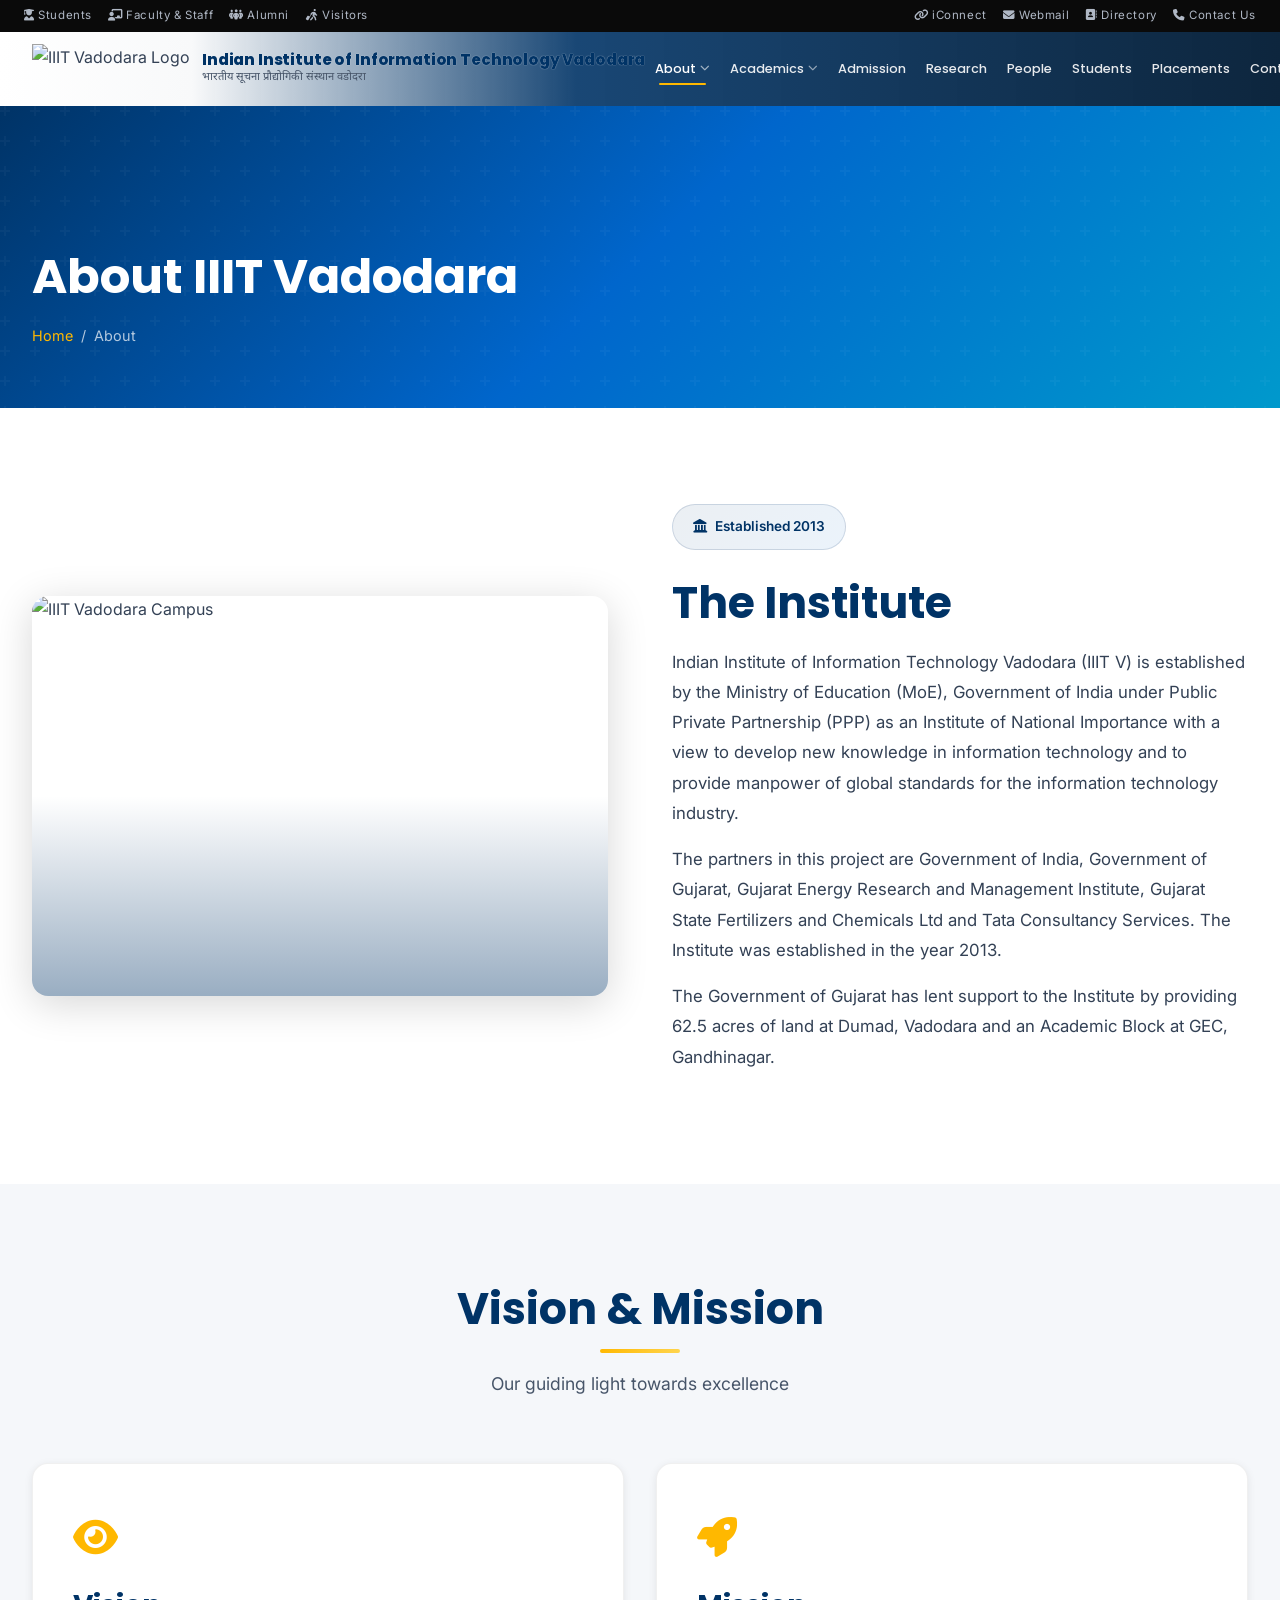
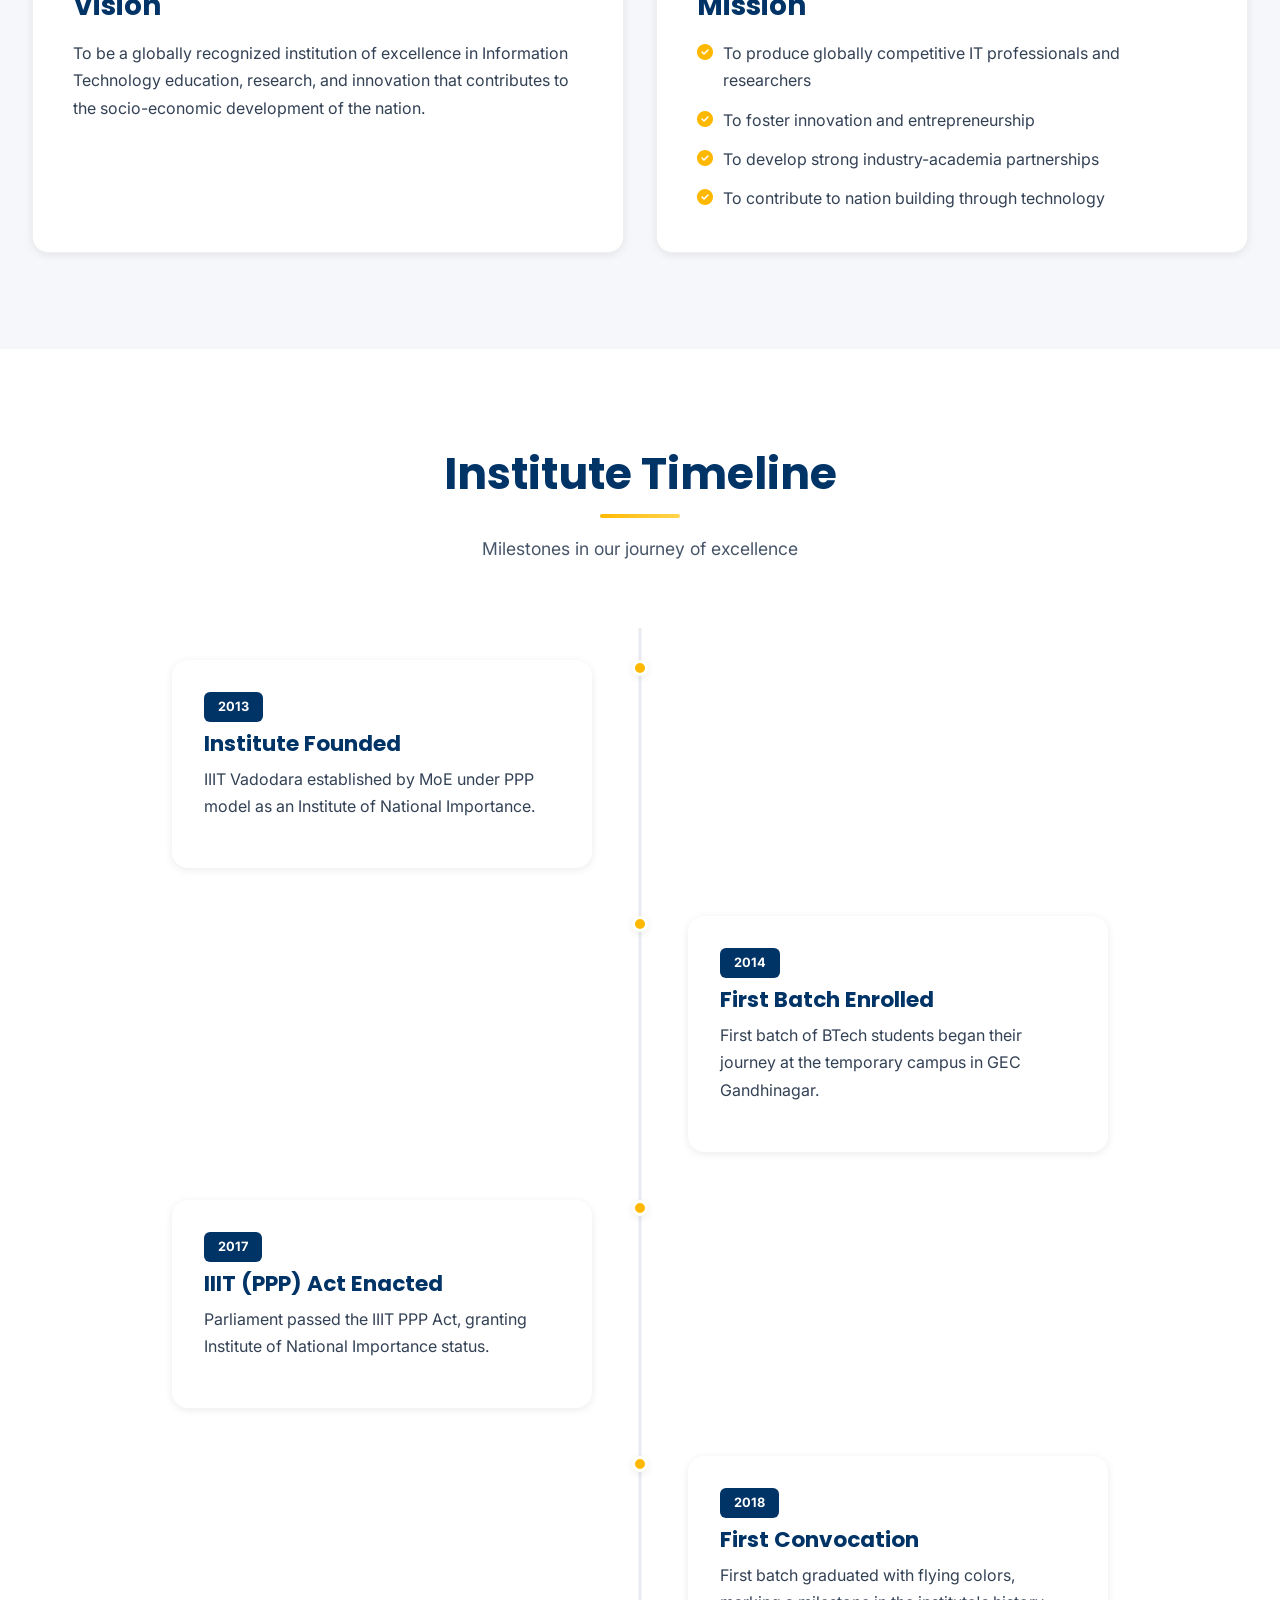
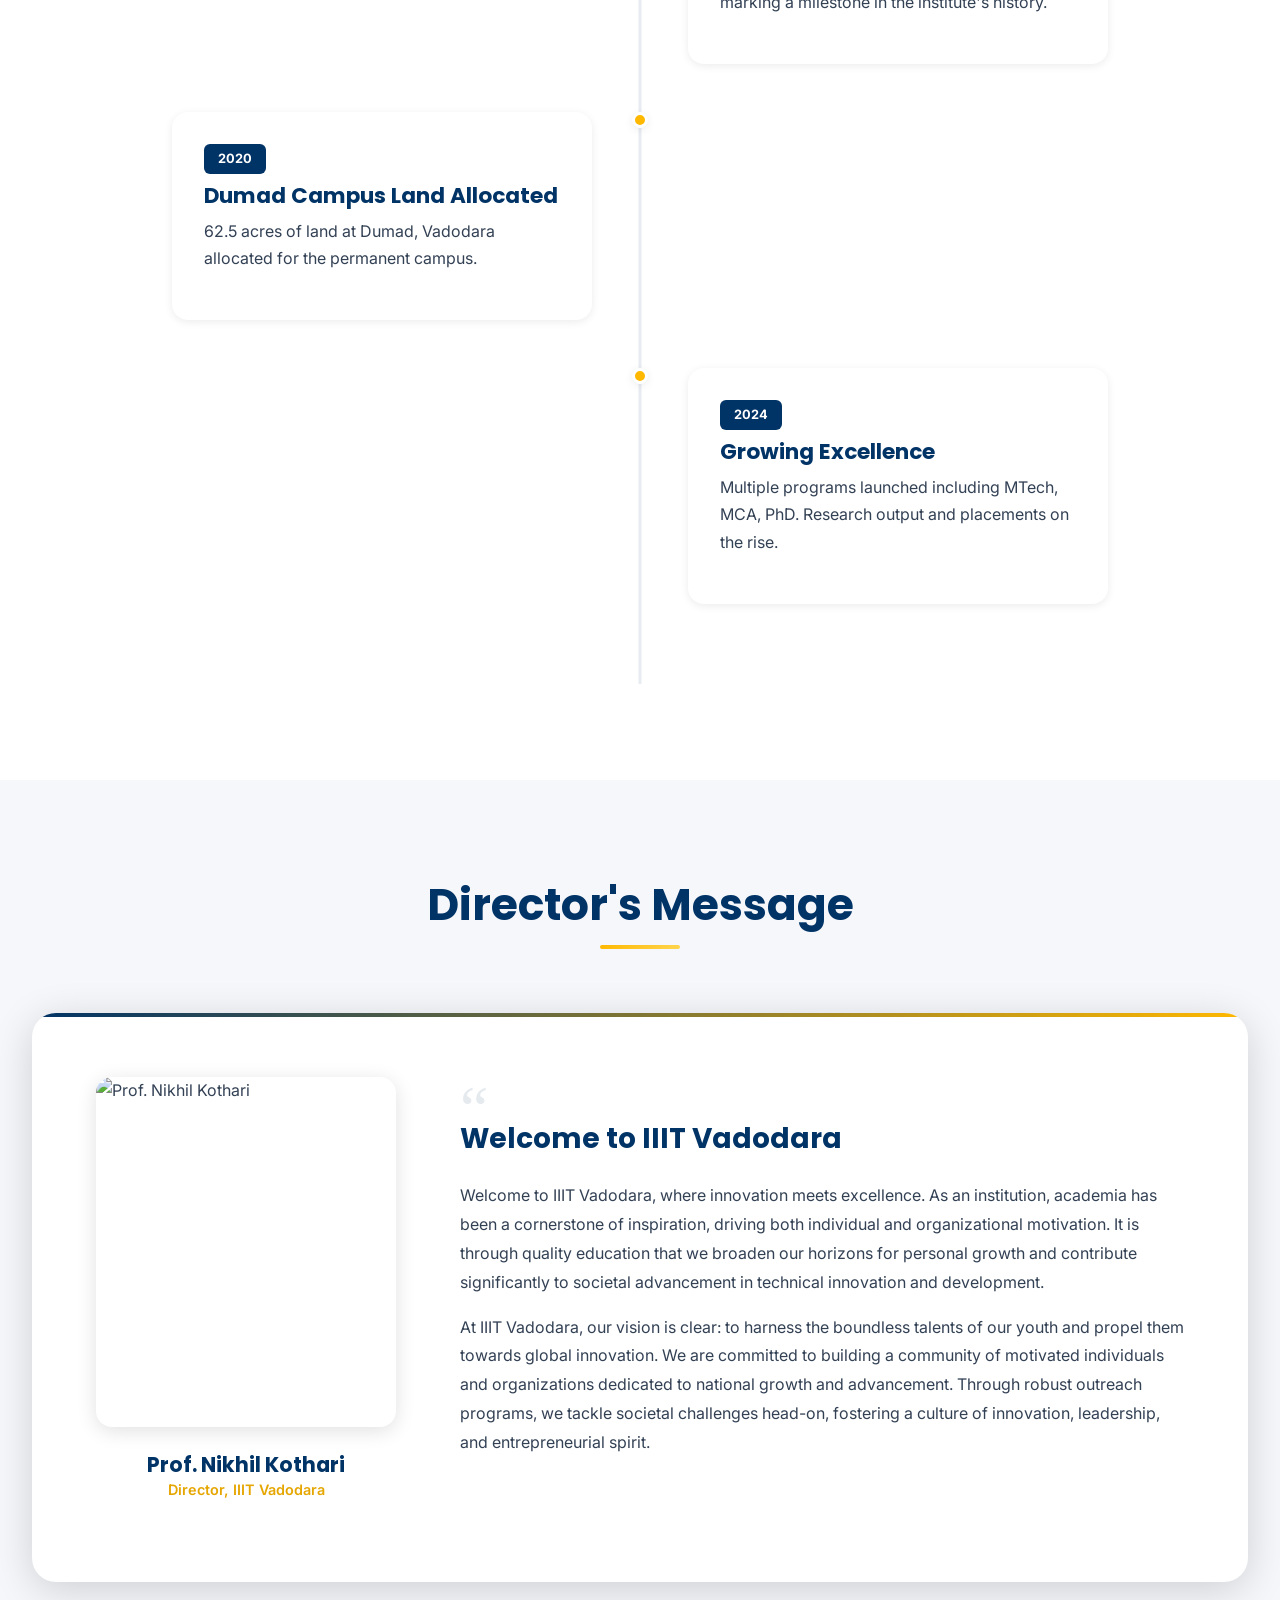
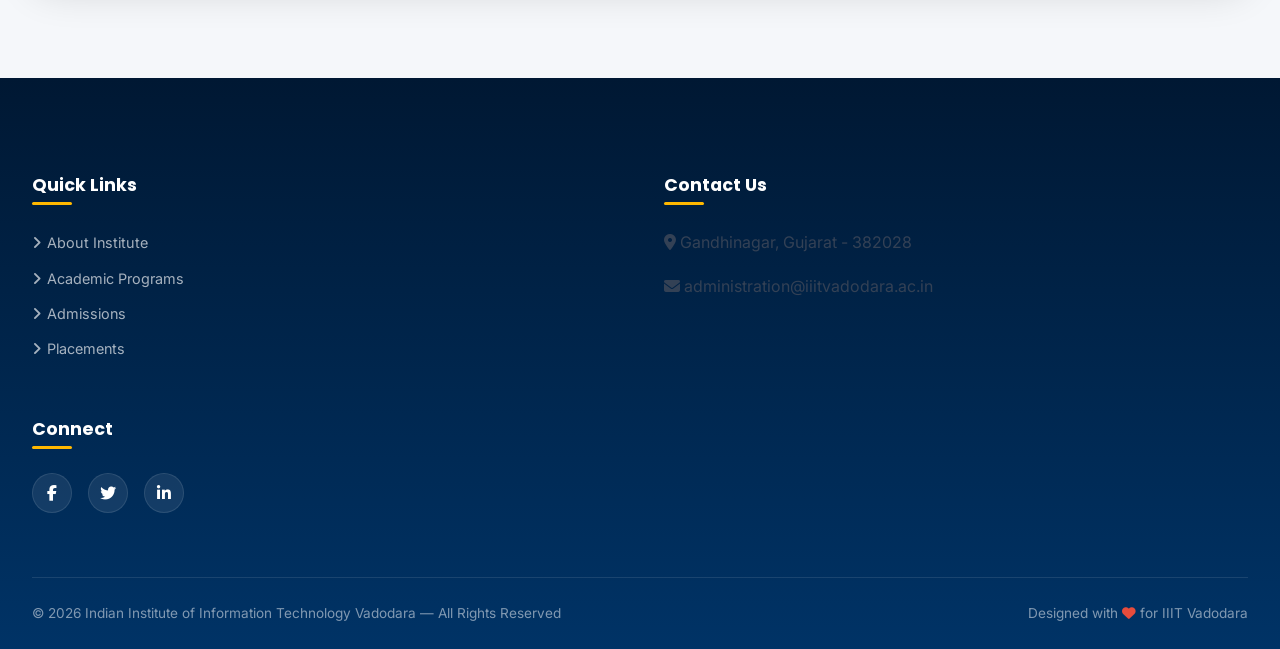
==== commit 78b6efd7: "refactor: redesign navigation and site structure with new CSS modules and utility components" ====
--- a/about.html
+++ b/about.html
@@ -3,29 +3,88 @@
 <head>
     <meta charset="UTF-8">
     <meta name="viewport" content="width=device-width, initial-scale=1.0">
-    <title>About — IIIT Vadodara</title>
+    <title>About IIIT Vadodara &mdash; Institute of National Importance</title>
     <meta name="description" content="Learn about IIIT Vadodara — an Institute of National Importance established under PPP model by Ministry of Education, Government of India.">
-    <meta property="og:title" content="About IIIT Vadodara">
-    <meta property="og:description" content="Indian Institute of Information Technology Vadodara — Vision, Mission, History, and Governance.">
-    <meta property="og:image" content="https://iiitvadodara.ac.in/assets/images/IIIT_VADODARA_LOGO.png">
-    <link rel="icon" type="image/png" href="https://iiitvadodara.ac.in/assets/images/IIIT_VADODARA_LOGO.png">
+    
+    <!-- Stylesheets -->
     <link rel="stylesheet" href="css/style.css">
     <link rel="stylesheet" href="css/navbar.css">
     <link rel="stylesheet" href="css/animations.css">
     <link rel="stylesheet" href="css/responsive.css">
+
+    <!-- Font Awesome CDN -->
+    <link rel="stylesheet" href="https://cdnjs.cloudflare.com/ajax/libs/font-awesome/6.5.1/css/all.min.css">
+
+    <!-- Favicon -->
+    <link rel="icon" type="image/png" href="https://iiitvadodara.ac.in/assets/images/IIIT_VADODARA_LOGO.png">
 </head>
 <body>
-    <div class="page-loader" id="page-loader"><div class="loader-content"><div class="loader-spinner"><img src="https://iiitvadodara.ac.in/assets/images/IIIT_VADODARA_LOGO.png" alt="Logo" class="loader-logo"></div><p class="loader-text">Loading</p></div></div>
-    <div class="mobile-overlay" id="mobile-overlay"></div>
-
-    <nav class="navbar at-top" id="navbar" role="navigation" aria-label="Main Navigation">
+
+    <!-- PAGE LOADER -->
+    <div class="page-loader" id="pageLoader">
+        <div class="loader-content">
+            <div class="loader-spinner">
+                <img src="https://iiitvadodara.ac.in/assets/images/IIIT_VADODARA_LOGO.png" alt="IIITV Logo" class="loader-logo">
+            </div>
+            <p class="loader-text">Loading About IIITV</p>
+        </div>
+    </div>
+
+    <!-- UTILITY BAR -->
+    <div class="utility-bar">
+        <div class="inner">
+            <div class="audience-links">
+                <a href="students.html"><i class="fa-solid fa-user-graduate"></i> Students</a>
+                <a href="people.html"><i class="fa-solid fa-chalkboard-user"></i> Faculty &amp; Staff</a>
+                <a href="https://iiitvadodara.ac.in/alumni.php"><i class="fa-solid fa-people-group"></i> Alumni</a>
+                <a href="contact.html"><i class="fa-solid fa-person-walking-luggage"></i> Visitors</a>
+            </div>
+            <div class="right-links">
+                <a href="https://betamoodle.iiitvadodara.ac.in/"><i class="fa-solid fa-link"></i> iConnect</a>
+                <a href="https://mail.iiitvadodara.ac.in"><i class="fa-solid fa-envelope"></i> Webmail</a>
+                <a href="people.html"><i class="fa-solid fa-address-book"></i> Directory</a>
+                <a href="contact.html"><i class="fa-solid fa-phone"></i> Contact Us</a>
+            </div>
+        </div>
+    </div>
+
+    <!-- NAVBAR -->
+    <nav class="navbar" id="navbar">
         <div class="nav-container">
-            <a href="index.html" class="nav-logo"><img src="https://iiitvadodara.ac.in/assets/images/IIIT_VADODARA_LOGO.png" alt="IIIT Vadodara Logo"><div class="nav-logo-text"><span class="eng">Indian Institute of Information Technology Vadodara</span><span class="hindi hindi-text">भारतीय सूचना प्रौद्योगिकी संस्‍थान वडोदरा</span></div></a>
-            <div class="nav-toggle" id="nav-toggle"><span></span><span></span><span></span></div>
-            <ul class="nav-menu" id="nav-menu">
-                <li class="nav-item"><a href="index.html" class="nav-link">Home</a></li>
-                <li class="nav-item"><a href="about.html" class="nav-link active">About</a></li>
-                <li class="nav-item"><a href="academics.html" class="nav-link">Academics</a></li>
+            <a href="index.html" class="nav-logo">
+                <img src="https://iiitvadodara.ac.in/assets/images/IIIT_VADODARA_LOGO.png" alt="IIIT Vadodara Logo">
+                <div class="nav-logo-text">
+                    <span class="eng">Indian Institute of Information Technology Vadodara</span>
+                    <span class="hindi hindi-text">भारतीय सूचना प्रौद्योगिकी संस्थान वडोदरा</span>
+                </div>
+            </a>
+
+            <ul class="nav-menu" id="navMenu">
+                <li class="nav-item">
+                    <a href="#" class="nav-link active">About <span class="arrow"><i class="fa-solid fa-chevron-down"></i></span></a>
+                    <ul class="dropdown">
+                        <li class="dropdown-item"><a href="about.html" class="dropdown-link"><i class="fa-solid fa-landmark"></i> Institute</a></li>
+                        <li class="dropdown-item"><a href="about.html#vision" class="dropdown-link"><i class="fa-solid fa-bullseye"></i> Vision &amp; Mission</a></li>
+                        <li class="dropdown-item"><a href="https://iiitvadodara.ac.in/director.php" class="dropdown-link"><i class="fa-solid fa-user-tie"></i> Director</a></li>
+                        <li class="dropdown-divider"></li>
+                        <li class="dropdown-item">
+                            <a href="#" class="dropdown-link"><i class="fa-solid fa-sitemap"></i> Governance <span class="arrow"><i class="fa-solid fa-chevron-right"></i></span></a>
+                            <ul class="dropdown">
+                                <li class="dropdown-item"><a href="https://iiitvadodara.ac.in/bog.php" class="dropdown-link">Board of Governors</a></li>
+                                <li class="dropdown-item"><a href="https://iiitvadodara.ac.in/senate.php" class="dropdown-link">Senate</a></li>
+                                <li class="dropdown-item"><a href="https://iiitvadodara.ac.in/finance_committee.php" class="dropdown-link">Finance Committee</a></li>
+                            </ul>
+                        </li>
+                    </ul>
+                </li>
+                <li class="nav-item">
+                    <a href="#" class="nav-link">Academics <span class="arrow"><i class="fa-solid fa-chevron-down"></i></span></a>
+                    <ul class="dropdown">
+                        <li class="dropdown-item"><a href="academics.html" class="dropdown-link"><i class="fa-solid fa-graduation-cap"></i> Programs</a></li>
+                        <li class="dropdown-item"><a href="https://iiitvadodara.ac.in/academics_under_graduate.php" class="dropdown-link"><i class="fa-solid fa-laptop-code"></i> B.Tech</a></li>
+                        <li class="dropdown-item"><a href="https://iiitvadodara.ac.in/academics_post_graduate.php" class="dropdown-link"><i class="fa-solid fa-microchip"></i> M.Tech</a></li>
+                    </ul>
+                </li>
                 <li class="nav-item"><a href="admission.html" class="nav-link">Admission</a></li>
                 <li class="nav-item"><a href="research.html" class="nav-link">Research</a></li>
                 <li class="nav-item"><a href="people.html" class="nav-link">People</a></li>
@@ -33,25 +92,34 @@
                 <li class="nav-item"><a href="placement.html" class="nav-link">Placements</a></li>
                 <li class="nav-item"><a href="contact.html" class="nav-link">Contact</a></li>
             </ul>
+
+            <div class="nav-toggle" id="navToggle">
+                <span></span>
+                <span></span>
+                <span></span>
+            </div>
         </div>
     </nav>
+    <div class="mobile-overlay" id="mobileOverlay"></div>
 
     <main>
+        <!-- PAGE HEADER -->
         <section class="page-header">
             <div class="container">
-                <h1 class="reveal">About IIIT Vadodara</h1>
-                <div class="breadcrumb reveal"><a href="index.html">Home</a> <span>/</span> <span>About</span></div>
-            </div>
-        </section>
-
+                <h1 class="scroll-reveal">About IIIT Vadodara</h1>
+                <div class="breadcrumb scroll-reveal"><a href="index.html">Home</a> <span>/</span> <span>About</span></div>
+            </div>
+        </section>
+
+        <!-- INSTITUTE OVERVIEW -->
         <section class="section" id="institute">
             <div class="container">
                 <div class="about-grid">
-                    <div class="about-image-wrapper reveal-left">
+                    <div class="about-image-wrapper scroll-reveal">
                         <img src="https://images.unsplash.com/photo-1562774053-701939374585?w=800&q=80" alt="IIIT Vadodara Campus" loading="lazy">
                     </div>
-                    <div class="about-content reveal-right">
-                        <div class="established-badge">🏛️ Established 2013</div>
+                    <div class="about-content scroll-reveal">
+                        <div class="established-badge"><i class="fa-solid fa-landmark"></i> Established 2013</div>
                         <h2>The Institute</h2>
                         <p>Indian Institute of Information Technology Vadodara (IIIT V) is established by the Ministry of Education (MoE), Government of India under Public Private Partnership (PPP) as an Institute of National Importance with a view to develop new knowledge in information technology and to provide manpower of global standards for the information technology industry.</p>
                         <p>The partners in this project are Government of India, Government of Gujarat, Gujarat Energy Research and Management Institute, Gujarat State Fertilizers and Chemicals Ltd and Tata Consultancy Services. The Institute was established in the year 2013.</p>
@@ -61,36 +129,42 @@
             </div>
         </section>
 
+        <!-- VISION & MISSION -->
         <section class="section" id="vision" style="background: var(--off-white);">
             <div class="container">
-                <div class="section-header">
-                    <h2 class="reveal">Vision & Mission</h2>
-                </div>
-                <div style="display: grid; grid-template-columns: 1fr 1fr; gap: 2rem; max-width: 1000px; margin: 0 auto;">
-                    <div class="card reveal" style="padding: 2.5rem;">
-                        <h3 style="color: var(--primary); margin-bottom: 1rem;">🎯 Vision</h3>
+                <div class="section-header scroll-reveal">
+                    <h2>Vision &amp; Mission</h2>
+                    <p>Our guiding light towards excellence</p>
+                </div>
+                <div class="stats-grid" style="grid-template-columns: repeat(2, 1fr);">
+                    <div class="card scroll-reveal" style="padding: 2.5rem; text-align: left; background: var(--white); border-radius: var(--radius-lg); box-shadow: var(--shadow-sm);">
+                        <div style="font-size: 2.5rem; color: var(--secondary); margin-bottom: 1rem;"><i class="fa-solid fa-eye"></i></div>
+                        <h3 style="color: var(--primary); margin-bottom: 1rem;">Vision</h3>
                         <p>To be a globally recognized institution of excellence in Information Technology education, research, and innovation that contributes to the socio-economic development of the nation.</p>
                     </div>
-                    <div class="card reveal" style="padding: 2.5rem;">
-                        <h3 style="color: var(--primary); margin-bottom: 1rem;">🚀 Mission</h3>
-                        <ul style="list-style: disc; padding-left: 20px; color: var(--text-body);">
-                            <li style="margin-bottom: 8px;">To produce globally competitive IT professionals and researchers</li>
-                            <li style="margin-bottom: 8px;">To foster innovation and entrepreneurship</li>
-                            <li style="margin-bottom: 8px;">To develop strong industry-academia partnerships</li>
-                            <li>To contribute to nation building through technology</li>
+                    <div class="card scroll-reveal" style="padding: 2.5rem; text-align: left; background: var(--white); border-radius: var(--radius-lg); box-shadow: var(--shadow-sm); --delay: 0.1s">
+                        <div style="font-size: 2.5rem; color: var(--secondary); margin-bottom: 1rem;"><i class="fa-solid fa-rocket"></i></div>
+                        <h3 style="color: var(--primary); margin-bottom: 1rem;">Mission</h3>
+                        <ul style="list-style: none; padding: 0;">
+                            <li style="margin-bottom: 12px; display: flex; gap: 10px;"><i class="fa-solid fa-circle-check" style="color: var(--secondary); margin-top: 4px;"></i> <span>To produce globally competitive IT professionals and researchers</span></li>
+                            <li style="margin-bottom: 12px; display: flex; gap: 10px;"><i class="fa-solid fa-circle-check" style="color: var(--secondary); margin-top: 4px;"></i> <span>To foster innovation and entrepreneurship</span></li>
+                            <li style="margin-bottom: 12px; display: flex; gap: 10px;"><i class="fa-solid fa-circle-check" style="color: var(--secondary); margin-top: 4px;"></i> <span>To develop strong industry-academia partnerships</span></li>
+                            <li style="display: flex; gap: 10px;"><i class="fa-solid fa-circle-check" style="color: var(--secondary); margin-top: 4px;"></i> <span>To contribute to nation building through technology</span></li>
                         </ul>
                     </div>
                 </div>
             </div>
         </section>
 
+        <!-- TIMELINE -->
         <section class="section" id="timeline">
             <div class="container">
-                <div class="section-header">
-                    <h2 class="reveal">Institute Timeline</h2>
+                <div class="section-header scroll-reveal">
+                    <h2>Institute Timeline</h2>
+                    <p>Milestones in our journey of excellence</p>
                 </div>
                 <div class="timeline">
-                    <div class="timeline-item reveal">
+                    <div class="timeline-item scroll-reveal">
                         <div class="timeline-dot"></div>
                         <div class="timeline-content">
                             <span class="timeline-year">2013</span>
@@ -98,7 +172,7 @@
                             <p>IIIT Vadodara established by MoE under PPP model as an Institute of National Importance.</p>
                         </div>
                     </div>
-                    <div class="timeline-item reveal">
+                    <div class="timeline-item scroll-reveal" style="--delay: 0.1s">
                         <div class="timeline-dot"></div>
                         <div class="timeline-content">
                             <span class="timeline-year">2014</span>
@@ -106,7 +180,7 @@
                             <p>First batch of BTech students began their journey at the temporary campus in GEC Gandhinagar.</p>
                         </div>
                     </div>
-                    <div class="timeline-item reveal">
+                    <div class="timeline-item scroll-reveal" style="--delay: 0.2s">
                         <div class="timeline-dot"></div>
                         <div class="timeline-content">
                             <span class="timeline-year">2017</span>
@@ -114,7 +188,7 @@
                             <p>Parliament passed the IIIT PPP Act, granting Institute of National Importance status.</p>
                         </div>
                     </div>
-                    <div class="timeline-item reveal">
+                    <div class="timeline-item scroll-reveal" style="--delay: 0.3s">
                         <div class="timeline-dot"></div>
                         <div class="timeline-content">
                             <span class="timeline-year">2018</span>
@@ -122,7 +196,7 @@
                             <p>First batch graduated with flying colors, marking a milestone in the institute's history.</p>
                         </div>
                     </div>
-                    <div class="timeline-item reveal">
+                    <div class="timeline-item scroll-reveal" style="--delay: 0.4s">
                         <div class="timeline-dot"></div>
                         <div class="timeline-content">
                             <span class="timeline-year">2020</span>
@@ -130,7 +204,7 @@
                             <p>62.5 acres of land at Dumad, Vadodara allocated for the permanent campus.</p>
                         </div>
                     </div>
-                    <div class="timeline-item reveal">
+                    <div class="timeline-item scroll-reveal" style="--delay: 0.5s">
                         <div class="timeline-dot"></div>
                         <div class="timeline-content">
                             <span class="timeline-year">2024</span>
@@ -142,28 +216,74 @@
             </div>
         </section>
 
-        <section class="section director-section" id="director">
-            <div class="container">
-                <div class="section-header"><h2 class="reveal">Director's Message</h2></div>
-                <div class="director-card reveal">
+        <!-- DIRECTOR'S MESSAGE -->
+        <section class="section director-section" id="director" style="background: var(--off-white);">
+            <div class="container">
+                <div class="section-header scroll-reveal">
+                    <h2>Director's Message</h2>
+                </div>
+                <div class="director-card scroll-reveal">
                     <div class="director-image">
-                        <img src="https://iiitvadodara.ac.in/assets/images/director.jpg" alt="Prof. Dharmendra Singh" loading="lazy">
-                        <div class="director-name"><h3>Prof. Dharmendra Singh</h3><p>Director</p></div>
+                        <img src="https://iiitvadodara.ac.in/assets/images/director.jpg" alt="Prof. Nikhil Kothari" loading="lazy">
+                        <div class="director-name">
+                            <h3>Prof. Nikhil Kothari</h3>
+                            <p>Director, IIIT Vadodara</p>
+                        </div>
                     </div>
                     <div class="director-message">
-                        <div class="quote-mark">"</div>
+                        <div class="quote-mark">&ldquo;</div>
                         <h3>Welcome to IIIT Vadodara</h3>
                         <p>Welcome to IIIT Vadodara, where innovation meets excellence. As an institution, academia has been a cornerstone of inspiration, driving both individual and organizational motivation. It is through quality education that we broaden our horizons for personal growth and contribute significantly to societal advancement in technical innovation and development.</p>
                         <p>At IIIT Vadodara, our vision is clear: to harness the boundless talents of our youth and propel them towards global innovation. We are committed to building a community of motivated individuals and organizations dedicated to national growth and advancement. Through robust outreach programs, we tackle societal challenges head-on, fostering a culture of innovation, leadership, and entrepreneurial spirit.</p>
-                        <p style="margin-top: 16px; font-style: italic; color: var(--primary);">— Prof. Dharmendra Singh, Director</p>
                     </div>
                 </div>
             </div>
         </section>
     </main>
 
-    <footer class="footer"><div class="container"><div class="footer-bottom"><p>© 2026 Indian Institute of Information Technology Vadodara — All Rights Reserved</p><p>Designed with <span class="heart">❤️</span> for IIIT Vadodara</p></div></div></footer>
-    <button class="back-to-top" id="back-to-top" aria-label="Back to top">↑</button>
-    <script src="js/navbar.js"></script><script src="js/main.js"></script><script src="js/animations.js"></script><script src="js/counter.js"></script>
+    <!-- FOOTER -->
+    <footer class="footer" id="footer">
+        <div class="container">
+            <div class="footer-grid">
+                <div class="footer-col">
+                    <h4>Quick Links</h4>
+                    <ul>
+                        <li><a href="about.html"><i class="fa-solid fa-angle-right"></i> About Institute</a></li>
+                        <li><a href="academics.html"><i class="fa-solid fa-angle-right"></i> Academic Programs</a></li>
+                        <li><a href="admission.html"><i class="fa-solid fa-angle-right"></i> Admissions</a></li>
+                        <li><a href="placement.html"><i class="fa-solid fa-angle-right"></i> Placements</a></li>
+                    </ul>
+                </div>
+                <div class="footer-col">
+                    <h4>Contact Us</h4>
+                    <p><i class="fa-solid fa-location-dot"></i> Gandhinagar, Gujarat - 382028</p>
+                    <p><i class="fa-solid fa-envelope"></i> administration@iiitvadodara.ac.in</p>
+                </div>
+                <div class="footer-col">
+                    <h4>Connect</h4>
+                    <div class="footer-social">
+                        <a href="#"><i class="fa-brands fa-facebook-f"></i></a>
+                        <a href="#"><i class="fa-brands fa-twitter"></i></a>
+                        <a href="#"><i class="fa-brands fa-linkedin-in"></i></a>
+                    </div>
+                </div>
+            </div>
+            <div class="footer-bottom">
+                <p>&copy; 2026 Indian Institute of Information Technology Vadodara &mdash; All Rights Reserved</p>
+                <p>Designed with <span class="heart"><i class="fa-solid fa-heart"></i></span> for IIIT Vadodara</p>
+            </div>
+        </div>
+    </footer>
+
+    <!-- BACK TO TOP -->
+    <button class="back-to-top" id="backToTop" aria-label="Back to Top">
+        <i class="fa-solid fa-arrow-up"></i>
+    </button>
+
+    <!-- JavaScript -->
+    <script src="js/main.js"></script>
+    <script src="js/navbar.js"></script>
+    <script src="js/animations.js"></script>
+    <script src="js/counter.js"></script>
 </body>
 </html>
--- a/css/style.css
+++ b/css/style.css
@@ -4,6 +4,9 @@
 
 /* === Google Fonts Import === */
 @import url('https://fonts.googleapis.com/css2?family=Poppins:wght@300;400;500;600;700;800;900&family=Inter:wght@300;400;500;600;700&family=Noto+Sans+Devanagari:wght@400;500;600;700&display=swap');
+
+/* === Font Awesome Icons === */
+@import url('https://cdnjs.cloudflare.com/ajax/libs/font-awesome/6.5.1/css/all.min.css');
 
 /* === CSS Custom Properties === */
 :root {
@@ -23,8 +26,10 @@
     --white: #FFFFFF;
     --off-white: #F5F7FA;
     --light-gray: #E8ECF1;
+    --light-grey: #b0b8c5;
     --medium-gray: #94A3B8;
     --dark-gray: #475569;
+    --black: #0a0a0a;
     --text-dark: #1A1A2E;
     --text-body: #334155;
 
@@ -675,7 +680,7 @@
 
 .stats-grid {
     display: grid;
-    grid-template-columns: repeat(auto-fit, minmax(200px, 1fr));
+    grid-template-columns: repeat(3, 1fr);
     gap: var(--space-xl);
 }
 
@@ -860,7 +865,7 @@
 
 .programs-grid {
     display: grid;
-    grid-template-columns: repeat(auto-fit, minmax(250px, 1fr));
+    grid-template-columns: repeat(3, 1fr);
     gap: var(--space-xl);
 }
 
@@ -1290,7 +1295,7 @@
 .gallery-grid {
     display: grid;
     grid-template-columns: repeat(4, 1fr);
-    grid-auto-rows: 200px;
+    grid-template-rows: 220px 220px;
     gap: var(--space-md);
 }
 
@@ -1302,8 +1307,28 @@
 }
 
 .gallery-item:nth-child(1) {
-    grid-column: span 2;
-    grid-row: span 2;
+    grid-column: 1 / span 2;
+    grid-row: 1 / span 2;
+}
+
+.gallery-item:nth-child(2) {
+    grid-column: 3;
+    grid-row: 1;
+}
+
+.gallery-item:nth-child(3) {
+    grid-column: 4;
+    grid-row: 1;
+}
+
+.gallery-item:nth-child(4) {
+    grid-column: 3;
+    grid-row: 2;
+}
+
+.gallery-item:nth-child(5) {
+    grid-column: 4;
+    grid-row: 2;
 }
 
 .gallery-item img {
--- a/css/navbar.css
+++ b/css/navbar.css
@@ -2,29 +2,75 @@
    IIIT Vadodara — Sticky Navbar Styles
    ============================================ */
 
+/* ── TOP UTILITY BAR ── */
+.utility-bar {
+    background: var(--black);
+    color: var(--light-grey);
+    font-size: 12px;
+    font-family: var(--font-body);
+    letter-spacing: 0.05em;
+}
+
+.utility-bar .inner {
+    max-width: 1400px;
+    width: 100%;
+    margin: 0 auto;
+    padding: 6px 24px;
+    display: flex;
+    justify-content: space-between;
+    align-items: center;
+}
+
+.utility-bar .audience-links,
+.utility-bar .right-links {
+    display: flex;
+    gap: 16px;
+    align-items: center;
+}
+
+.utility-bar .audience-links a,
+.utility-bar .right-links a {
+    color: var(--light-grey);
+    font-size: 11.5px;
+    transition: color 0.2s, transform 0.2s;
+    display: inline-block;
+}
+
+.utility-bar .audience-links a:hover,
+.utility-bar .right-links a:hover {
+    color: var(--white);
+    transform: scale(1.08);
+}
+
+@media (max-width: 768px) {
+    .utility-bar { display: none; }
+}
+
+/* ── NAVBAR ── */
 .navbar {
-    position: fixed;
+    position: sticky;
     top: 0;
     left: 0;
     width: 100%;
     z-index: var(--z-sticky);
     transition: all var(--transition-base);
     padding: 12px 0;
+    background: transparent;
 }
 
 .navbar.scrolled {
-    background: rgba(0, 26, 51, 0.92);
-    backdrop-filter: blur(16px);
-    -webkit-backdrop-filter: blur(16px);
-    box-shadow: 0 4px 30px rgba(0, 0, 0, 0.3);
+    position: fixed;
+    top: 0;
+    background: linear-gradient(90deg, rgba(255,255,255,0.98) 0%, rgba(240,244,248,0.96) 20%, rgba(0,51,102,0.95) 55%, rgba(0,26,51,0.98) 100%);
+    backdrop-filter: blur(20px);
+    -webkit-backdrop-filter: blur(20px);
+    box-shadow: 0 4px 30px rgba(0, 0, 0, 0.2);
     padding: 6px 0;
-    border-bottom: 1px solid rgba(255, 184, 0, 0.15);
+    border-bottom: 1px solid rgba(255,184,0,0.2);
 }
 
 .navbar.at-top {
-    background: rgba(0, 51, 102, 0.85);
-    backdrop-filter: blur(12px);
-    -webkit-backdrop-filter: blur(12px);
+    background: linear-gradient(90deg, #fff 0%, #f8f9fa 15%, rgba(0,51,102,0.9) 45%, rgba(0,26,51,0.95) 100%);
 }
 
 .nav-container {
@@ -60,19 +106,21 @@
 }
 
 .nav-logo-text .eng {
-    color: var(--white);
+    color: var(--primary);
     font-family: var(--font-heading);
-    font-weight: 700;
+    font-weight: 800;
     font-size: 0.95rem;
+    line-height: 1.1;
+    letter-spacing: -0.01em;
+    text-shadow: 0 0 1px rgba(255,255,255,0.8);
+}
+
+.nav-logo-text .hindi {
+    color: var(--dark-gray);
+    font-family: var(--font-hindi);
+    font-size: 0.7rem;
     line-height: 1.2;
-    letter-spacing: 0.3px;
-}
-
-.nav-logo-text .hindi {
-    color: rgba(255, 255, 255, 0.75);
-    font-family: var(--font-hindi);
-    font-size: 0.72rem;
-    line-height: 1.3;
+    margin-top: 2px;
 }
 
 /* === Navigation Menu === */
--- a/css/responsive.css
+++ b/css/responsive.css
@@ -121,6 +121,20 @@
 
     .gallery-grid {
         grid-template-columns: repeat(2, 1fr);
+        grid-template-rows: auto;
+    }
+
+    .gallery-item:nth-child(1),
+    .gallery-item:nth-child(2),
+    .gallery-item:nth-child(3),
+    .gallery-item:nth-child(4),
+    .gallery-item:nth-child(5) {
+        grid-column: auto;
+        grid-row: auto;
+    }
+
+    .gallery-item:nth-child(1) {
+        grid-column: 1 / span 2;
     }
 
     /* Timeline */
@@ -206,11 +220,20 @@
     /* Gallery */
     .gallery-grid {
         grid-template-columns: repeat(2, 1fr);
-        grid-auto-rows: 180px;
+        grid-template-rows: auto;
+    }
+
+    .gallery-item:nth-child(1),
+    .gallery-item:nth-child(2),
+    .gallery-item:nth-child(3),
+    .gallery-item:nth-child(4),
+    .gallery-item:nth-child(5) {
+        grid-column: auto;
+        grid-row: auto;
     }
 
     .gallery-item:nth-child(1) {
-        grid-column: span 2;
+        grid-column: 1 / span 2;
     }
 
     /* Steps */
@@ -354,9 +377,13 @@
         grid-auto-rows: 200px;
     }
 
-    .gallery-item:nth-child(1) {
-        grid-column: span 1;
-        grid-row: span 1;
+    .gallery-item:nth-child(1),
+    .gallery-item:nth-child(2),
+    .gallery-item:nth-child(3),
+    .gallery-item:nth-child(4),
+    .gallery-item:nth-child(5) {
+        grid-column: auto;
+        grid-row: auto;
     }
 
     /* Director */
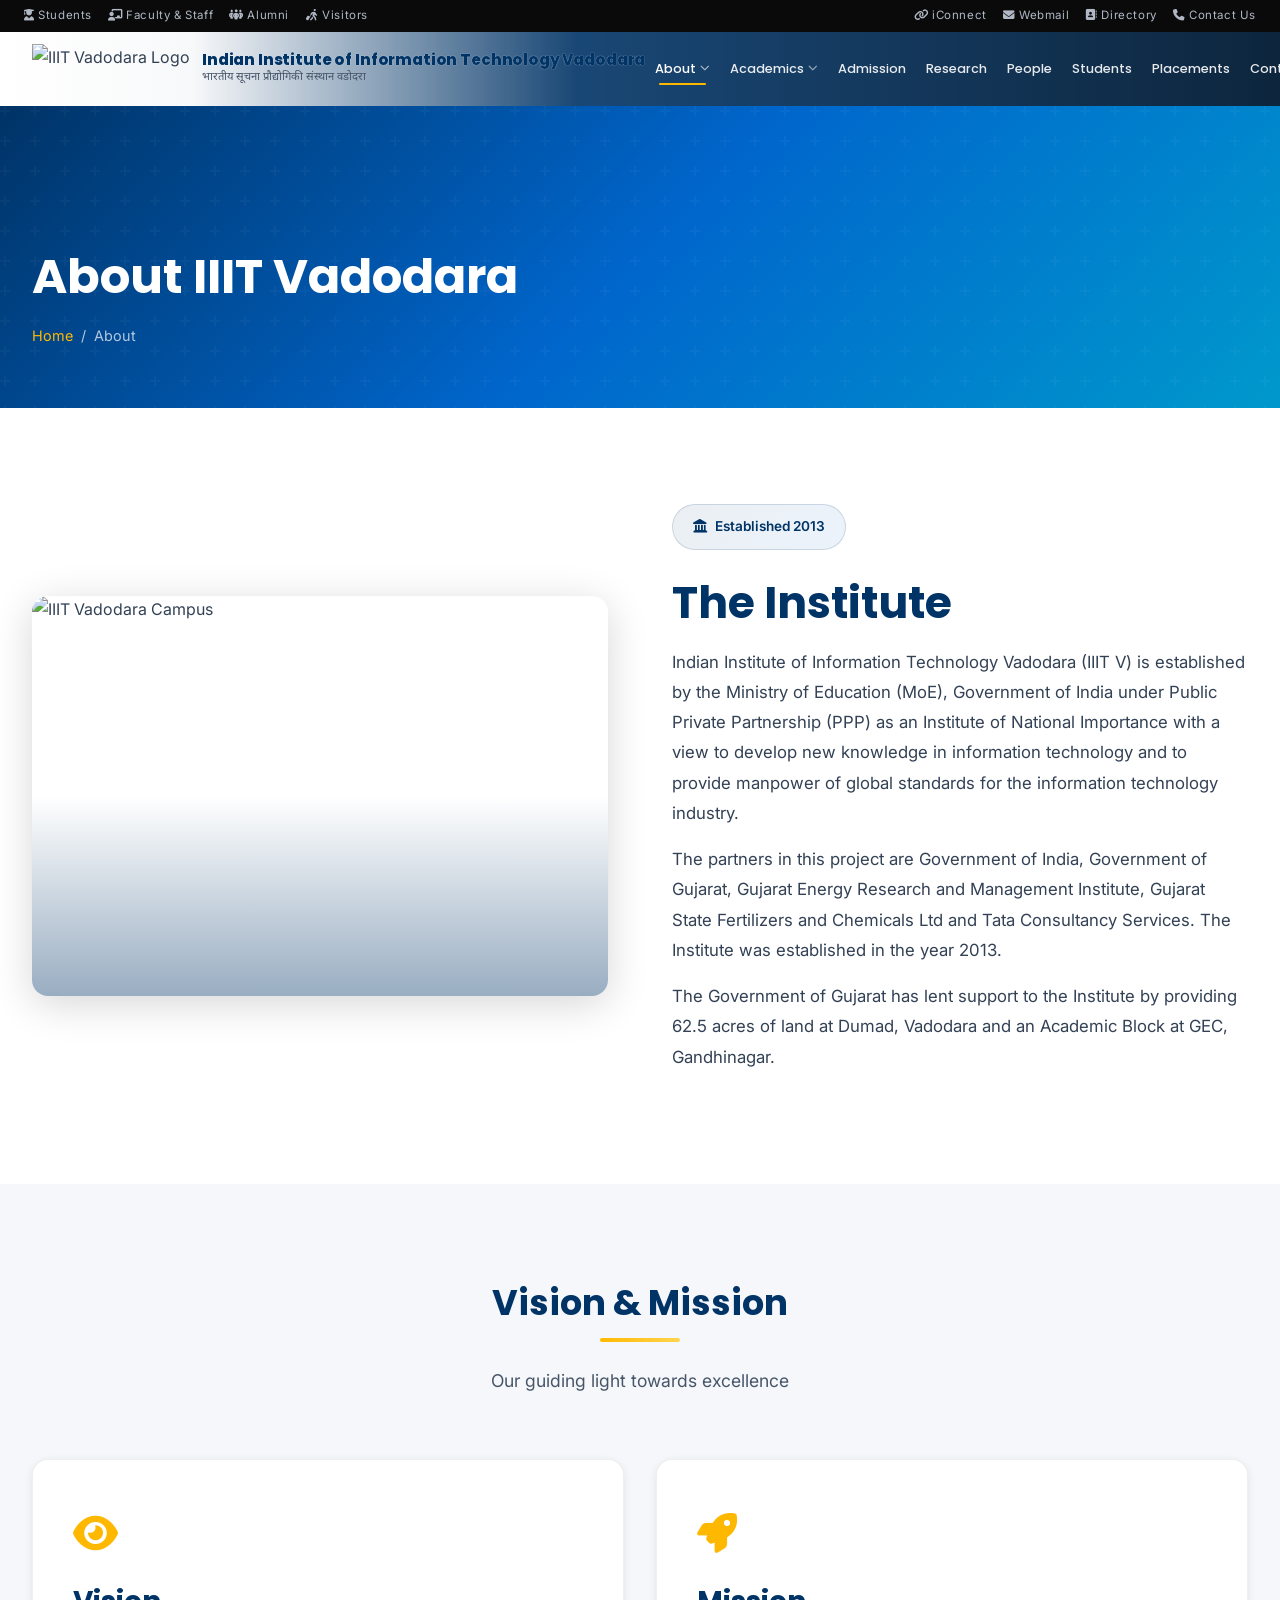
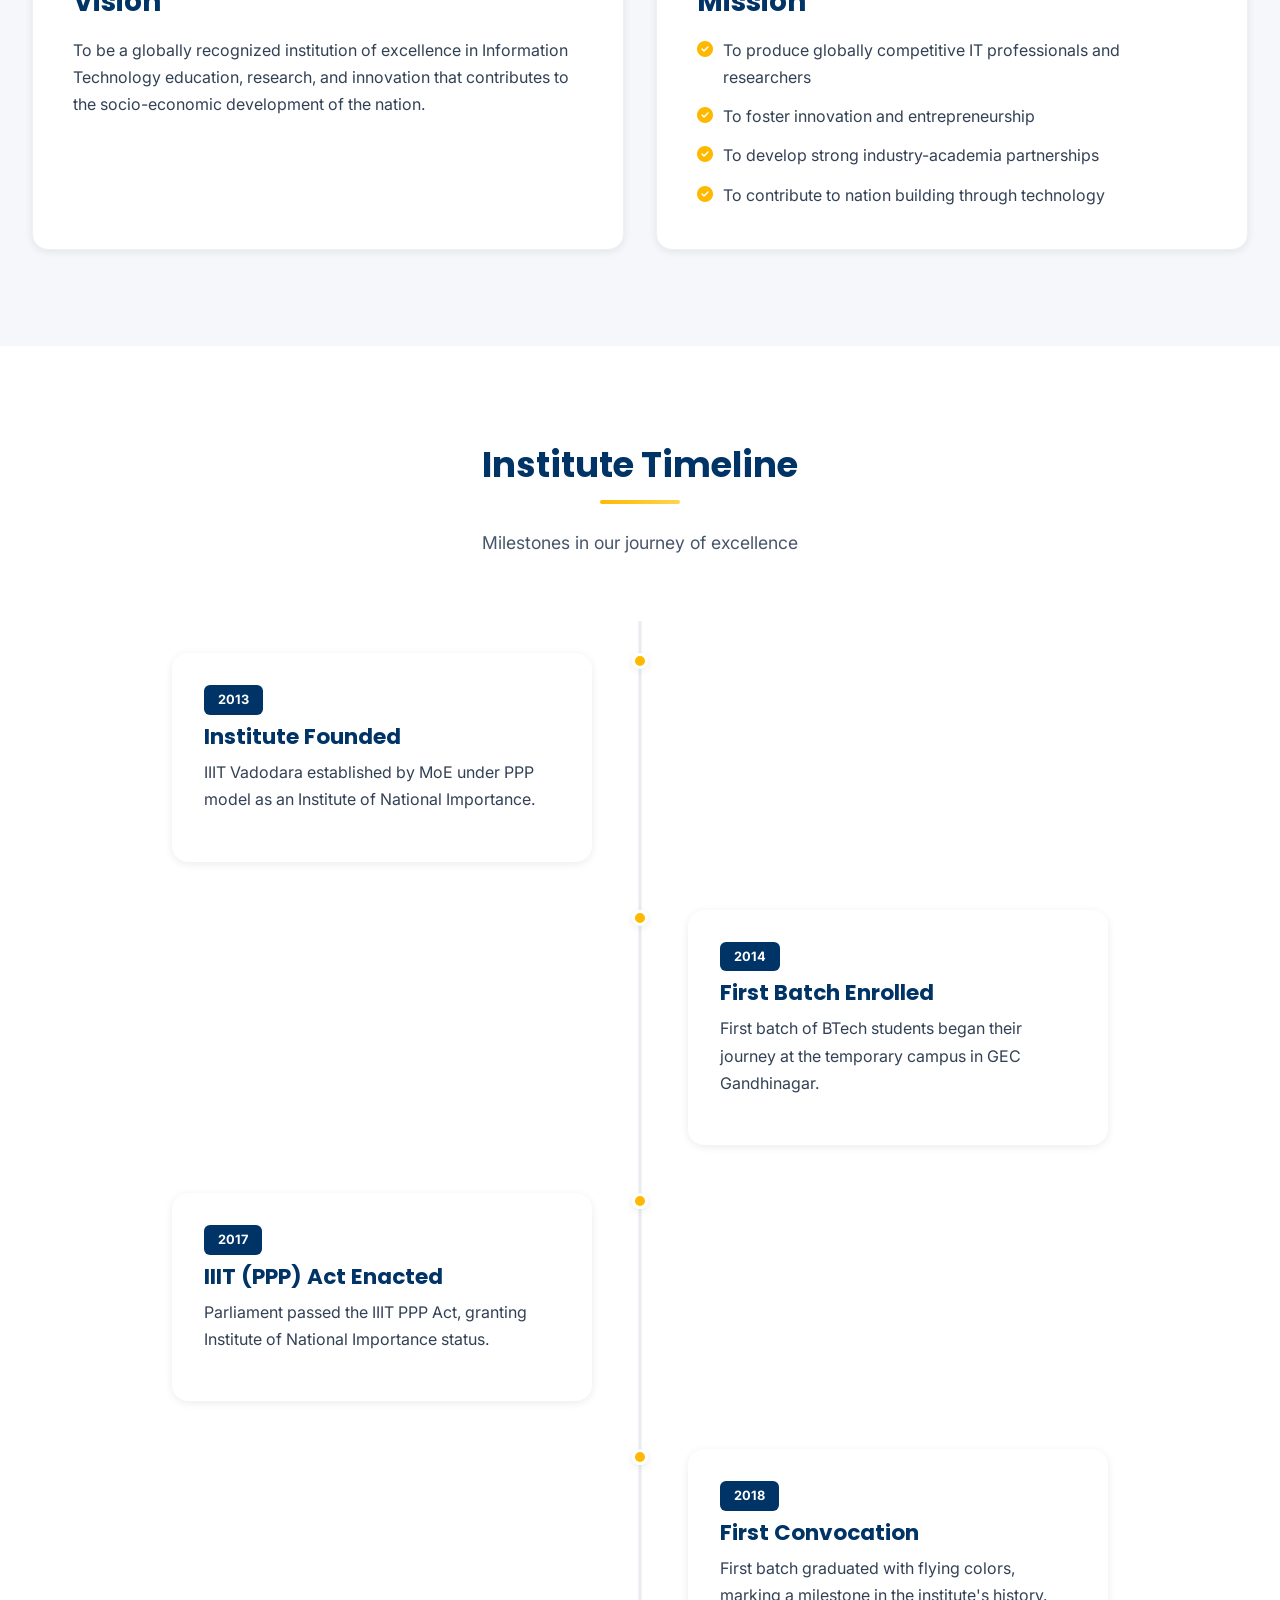
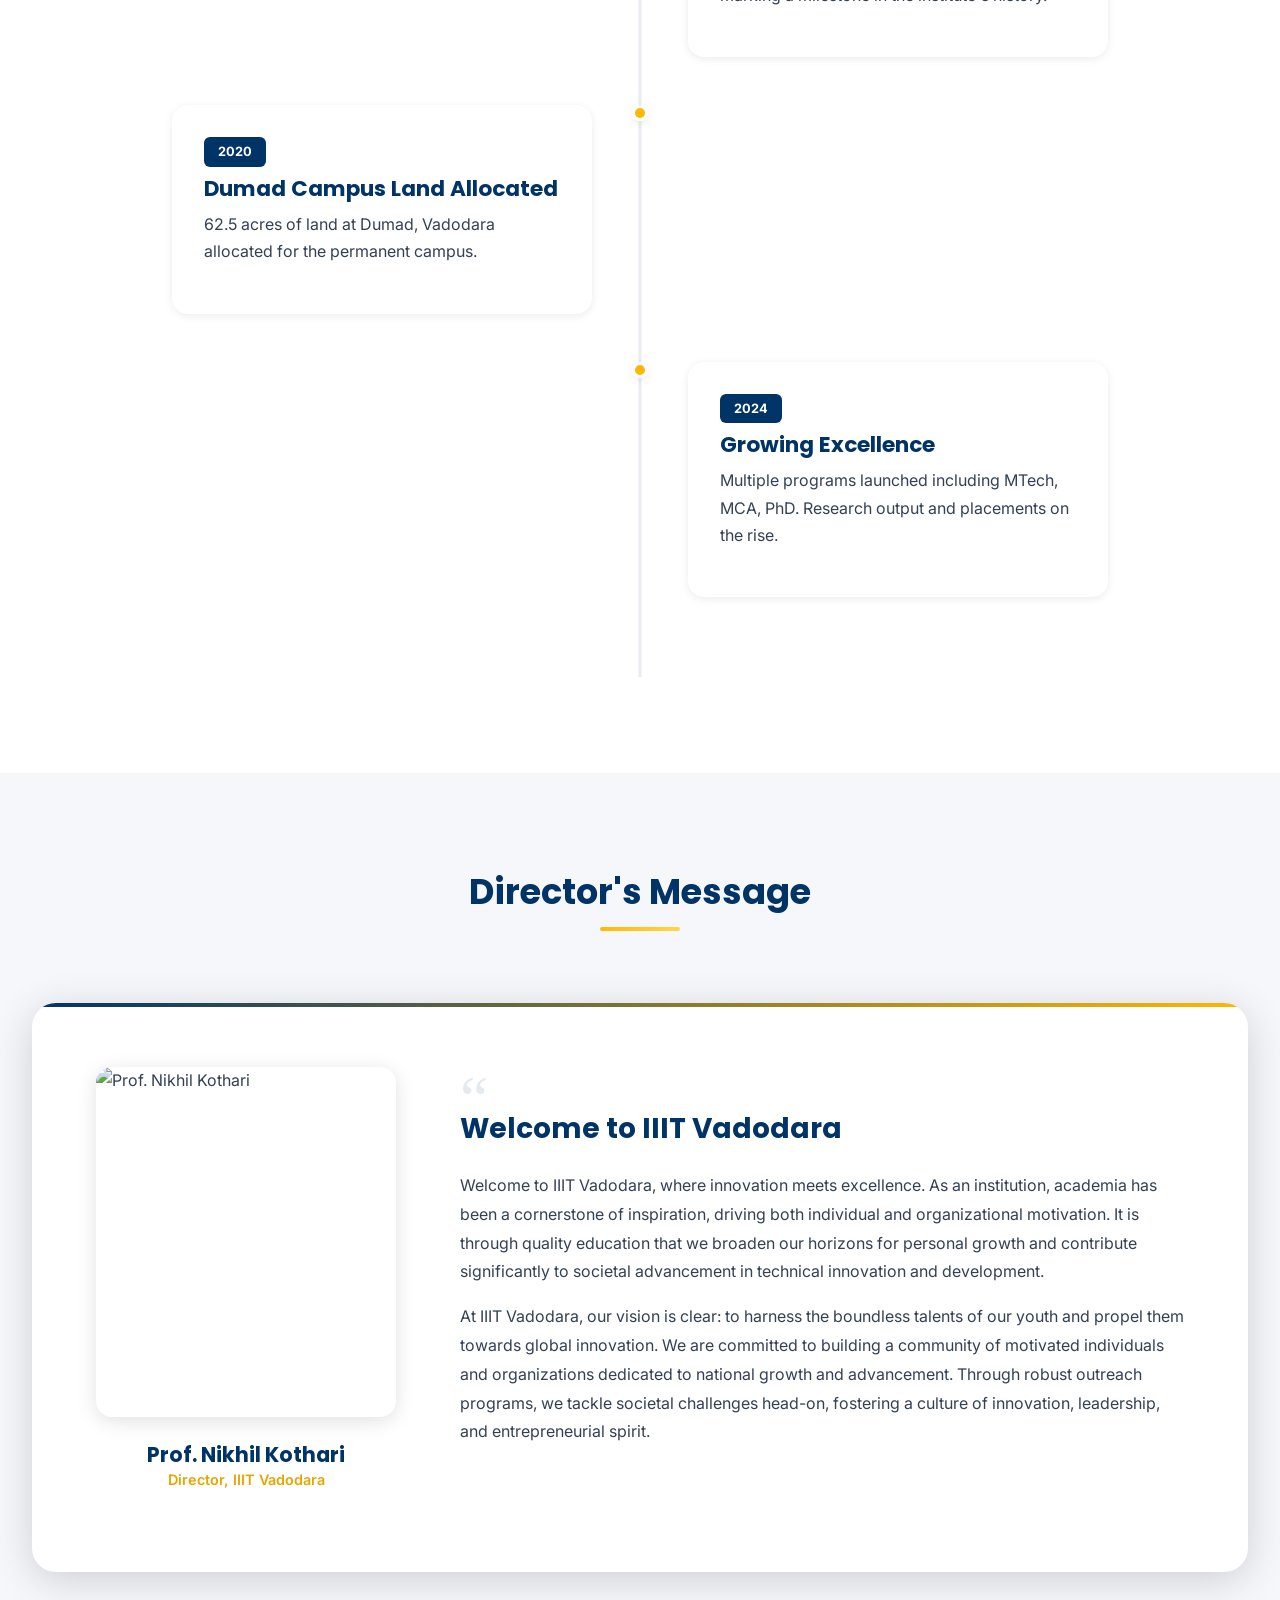
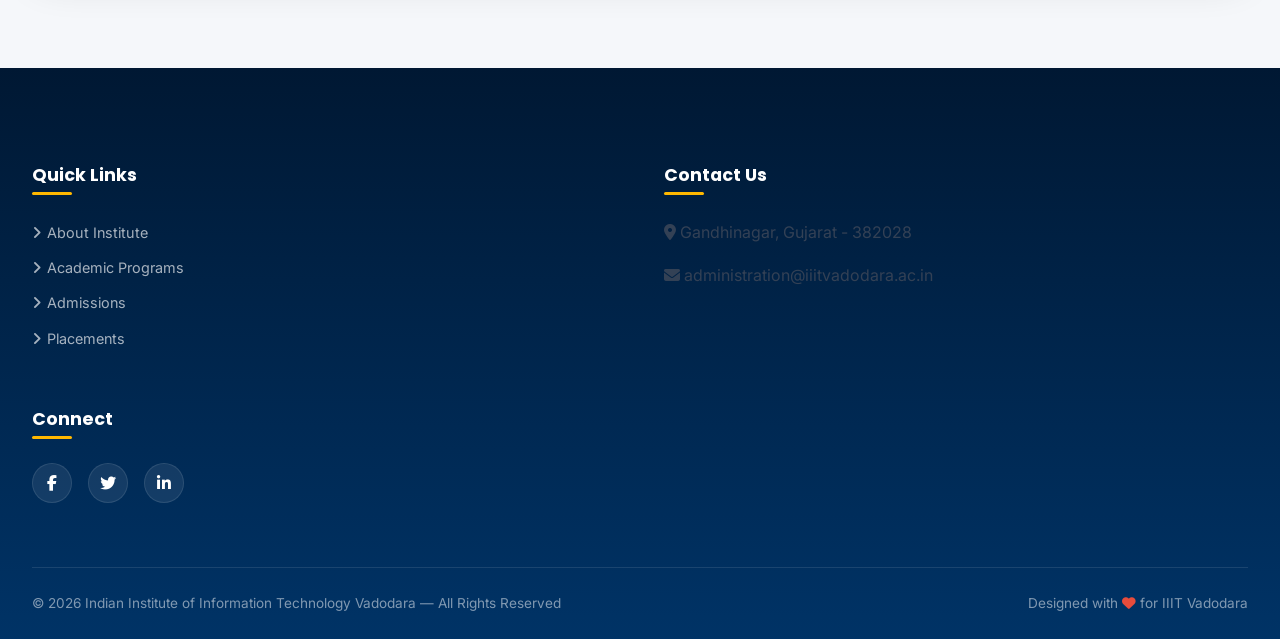
==== commit 5c9d6dfb: "feat: implement responsive navigation system with search functionality and global design styles" ====
--- a/about.html
+++ b/about.html
@@ -91,6 +91,13 @@
                 <li class="nav-item"><a href="students.html" class="nav-link">Students</a></li>
                 <li class="nav-item"><a href="placement.html" class="nav-link">Placements</a></li>
                 <li class="nav-item"><a href="contact.html" class="nav-link">Contact</a></li>
+                <li class="nav-item nav-search">
+                    <a href="#" class="nav-link" id="searchBtn"><i class="fa-solid fa-magnifying-glass"></i></a>
+                    <div class="search-box" id="searchBox">
+                        <input type="text" placeholder="Search IIITV...">
+                        <button type="submit"><i class="fa-solid fa-arrow-right"></i></button>
+                    </div>
+                </li>
             </ul>
 
             <div class="nav-toggle" id="navToggle">
--- a/css/style.css
+++ b/css/style.css
@@ -97,6 +97,58 @@
     margin: 0;
     padding: 0;
     box-sizing: border-box;
+}
+
+/* === UTILITIES & CONTAINERS === */
+.container {
+    max-width: var(--container-max);
+    margin: 0 auto;
+    padding: 0 var(--space-xl);
+}
+
+.glass {
+    background: rgba(255, 255, 255, 0.7);
+    backdrop-filter: blur(12px);
+    -webkit-backdrop-filter: blur(12px);
+    border: 1px solid rgba(255, 255, 255, 0.3);
+    box-shadow: 0 8px 32px 0 rgba(31, 38, 135, 0.1);
+}
+
+.glass-dark {
+    background: rgba(0, 51, 102, 0.85);
+    backdrop-filter: blur(16px);
+    -webkit-backdrop-filter: blur(16px);
+    border: 1px solid rgba(255, 255, 255, 0.1);
+}
+
+.section {
+    padding: var(--space-4xl) 0;
+}
+
+.section-header {
+    text-align: center;
+    max-width: 800px;
+    margin: 0 auto var(--space-3xl);
+}
+
+.section-header h2 {
+    font-size: 2.2rem;
+    color: var(--primary);
+    margin-bottom: var(--space-sm);
+    position: relative;
+    display: inline-block;
+}
+
+.section-header h2::after {
+    content: '';
+    position: absolute;
+    bottom: -10px;
+    left: 50%;
+    transform: translateX(-50%);
+    width: 60px;
+    height: 4px;
+    background: var(--secondary);
+    border-radius: var(--radius-full);
 }
 
 html {
@@ -680,8 +732,16 @@
 
 .stats-grid {
     display: grid;
-    grid-template-columns: repeat(3, 1fr);
+    grid-template-columns: repeat(auto-fit, minmax(280px, 1fr));
     gap: var(--space-xl);
+}
+
+/* Enable custom spans for more dynamic layouts */
+.grid-span-2 { grid-column: span 2; }
+.grid-row-span-2 { grid-row: span 2; }
+
+@media (max-width: 1024px) {
+    .grid-span-2 { grid-column: span 1; }
 }
 
 .stat-card {
@@ -693,6 +753,7 @@
     transition: all var(--transition-base);
     position: relative;
     overflow: hidden;
+    border: 1px solid rgba(0, 0, 0, 0.03);
 }
 
 .stat-card::before {
@@ -709,7 +770,8 @@
 
 .stat-card:hover {
     transform: translateY(-8px);
-    box-shadow: var(--shadow-lg);
+    box-shadow: var(--shadow-xl);
+    border-color: rgba(255, 184, 0, 0.3);
 }
 
 .stat-card:hover::before {
--- a/css/navbar.css
+++ b/css/navbar.css
@@ -330,8 +330,82 @@
     display: none;
 }
 
-@media (min-width: 1024px) {
-    .top-bar {
-        display: block;
+/* === Search Box === */
+.nav-search {
+    position: relative;
+    margin-left: 10px;
+}
+
+.search-box {
+    position: absolute;
+    top: 100%;
+    right: 0;
+    width: 250px;
+    background: var(--white);
+    padding: 10px;
+    border-radius: var(--radius-md);
+    box-shadow: var(--shadow-lg);
+    display: flex;
+    gap: 8px;
+    opacity: 0;
+    visibility: hidden;
+    transform: translateY(10px);
+    transition: all var(--transition-base);
+    z-index: 100;
+}
+
+.search-box.active {
+    opacity: 1;
+    visibility: visible;
+    transform: translateY(5px);
+}
+
+.search-box input {
+    flex: 1;
+    padding: 8px 12px;
+    border: 1px solid var(--light-grey);
+    border-radius: 4px;
+    font-size: 0.85rem;
+    outline: none;
+}
+
+.search-box input:focus {
+    border-color: var(--primary);
+}
+
+.search-box button {
+    background: var(--primary);
+    color: var(--white);
+    border: none;
+    padding: 8px 12px;
+    border-radius: 4px;
+    cursor: pointer;
+    transition: background 0.2s;
+}
+
+.search-box button:hover {
+    background: var(--primary-light);
+}
+
+@media (max-width: 1024px) {
+    .nav-search {
+        margin: 10px 24px;
+        order: -1;
     }
-}
+    .search-box {
+        position: relative;
+        top: 0;
+        width: 100%;
+        opacity: 1;
+        visibility: visible;
+        transform: none;
+        box-shadow: none;
+        background: rgba(255, 255, 255, 0.05);
+        color: white;
+    }
+    .search-box input {
+        background: rgba(255, 255, 255, 0.1);
+        border: none;
+        color: white;
+    }
+}
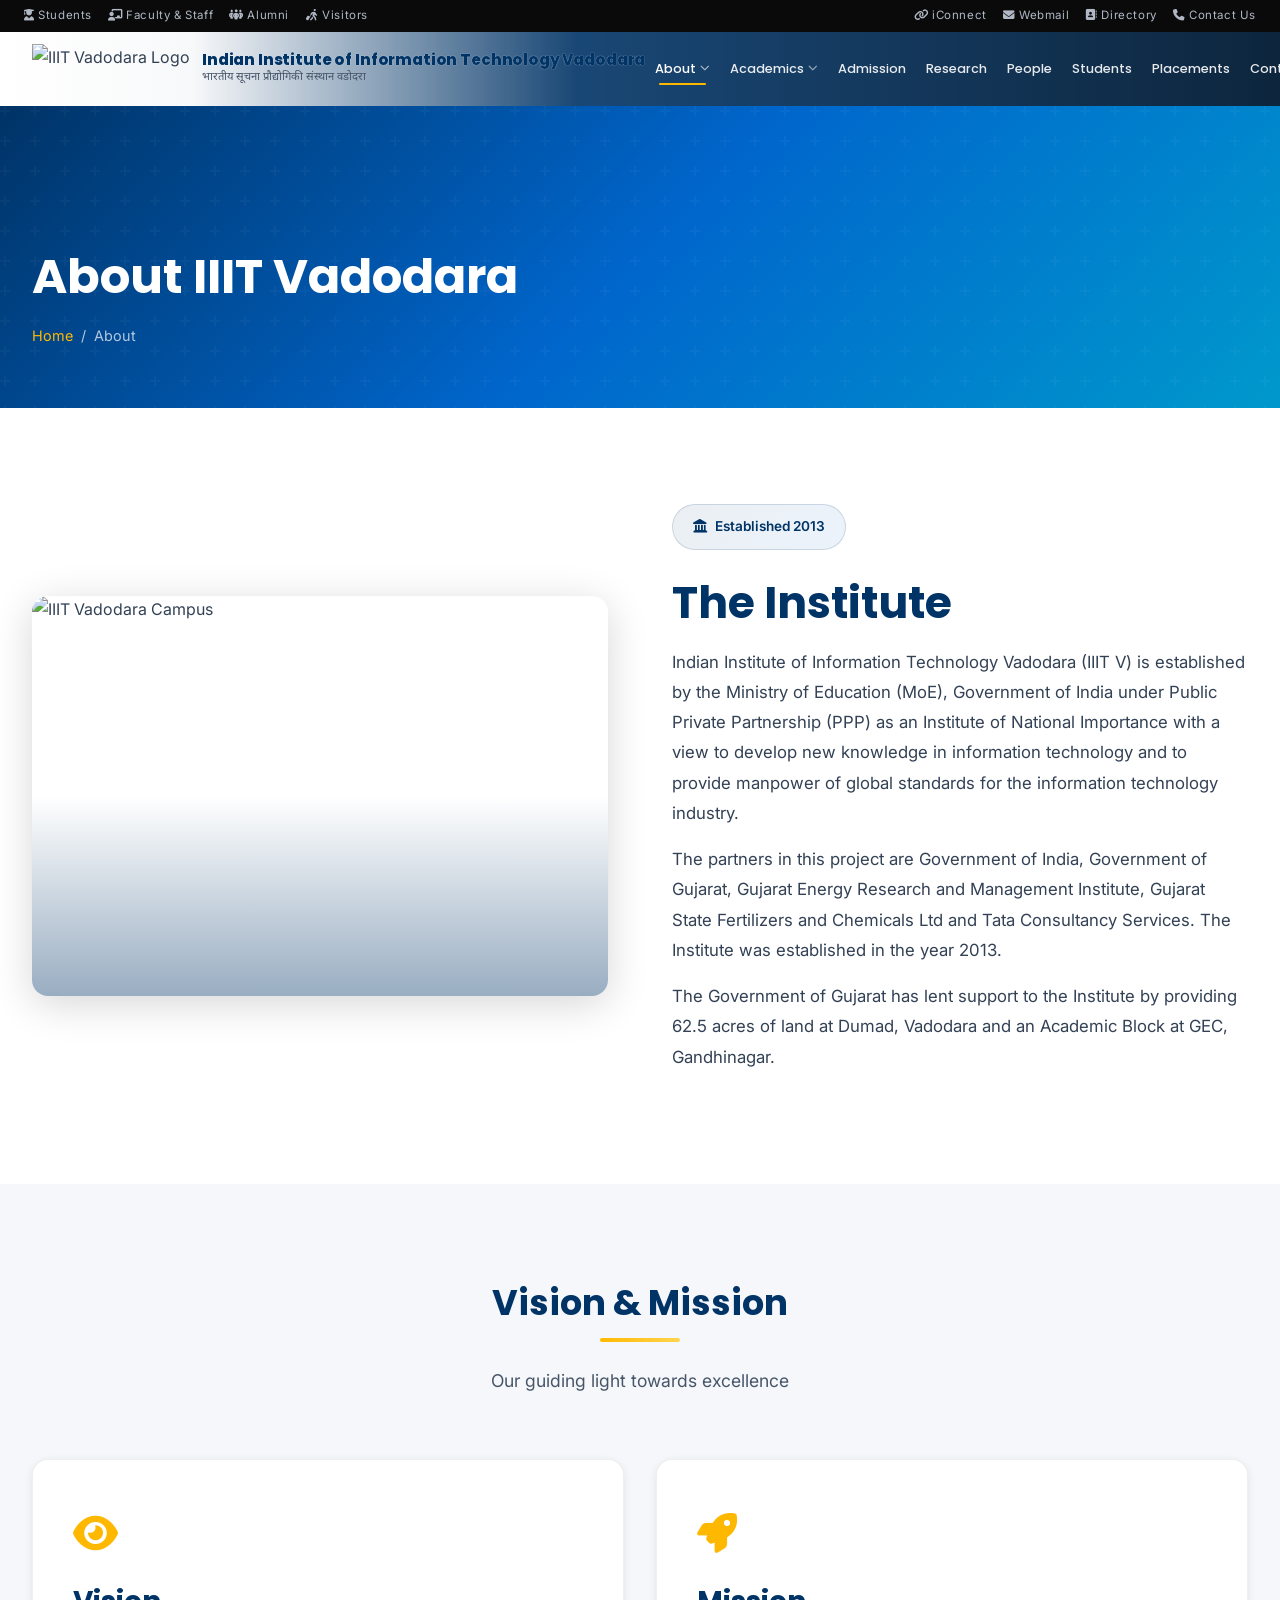
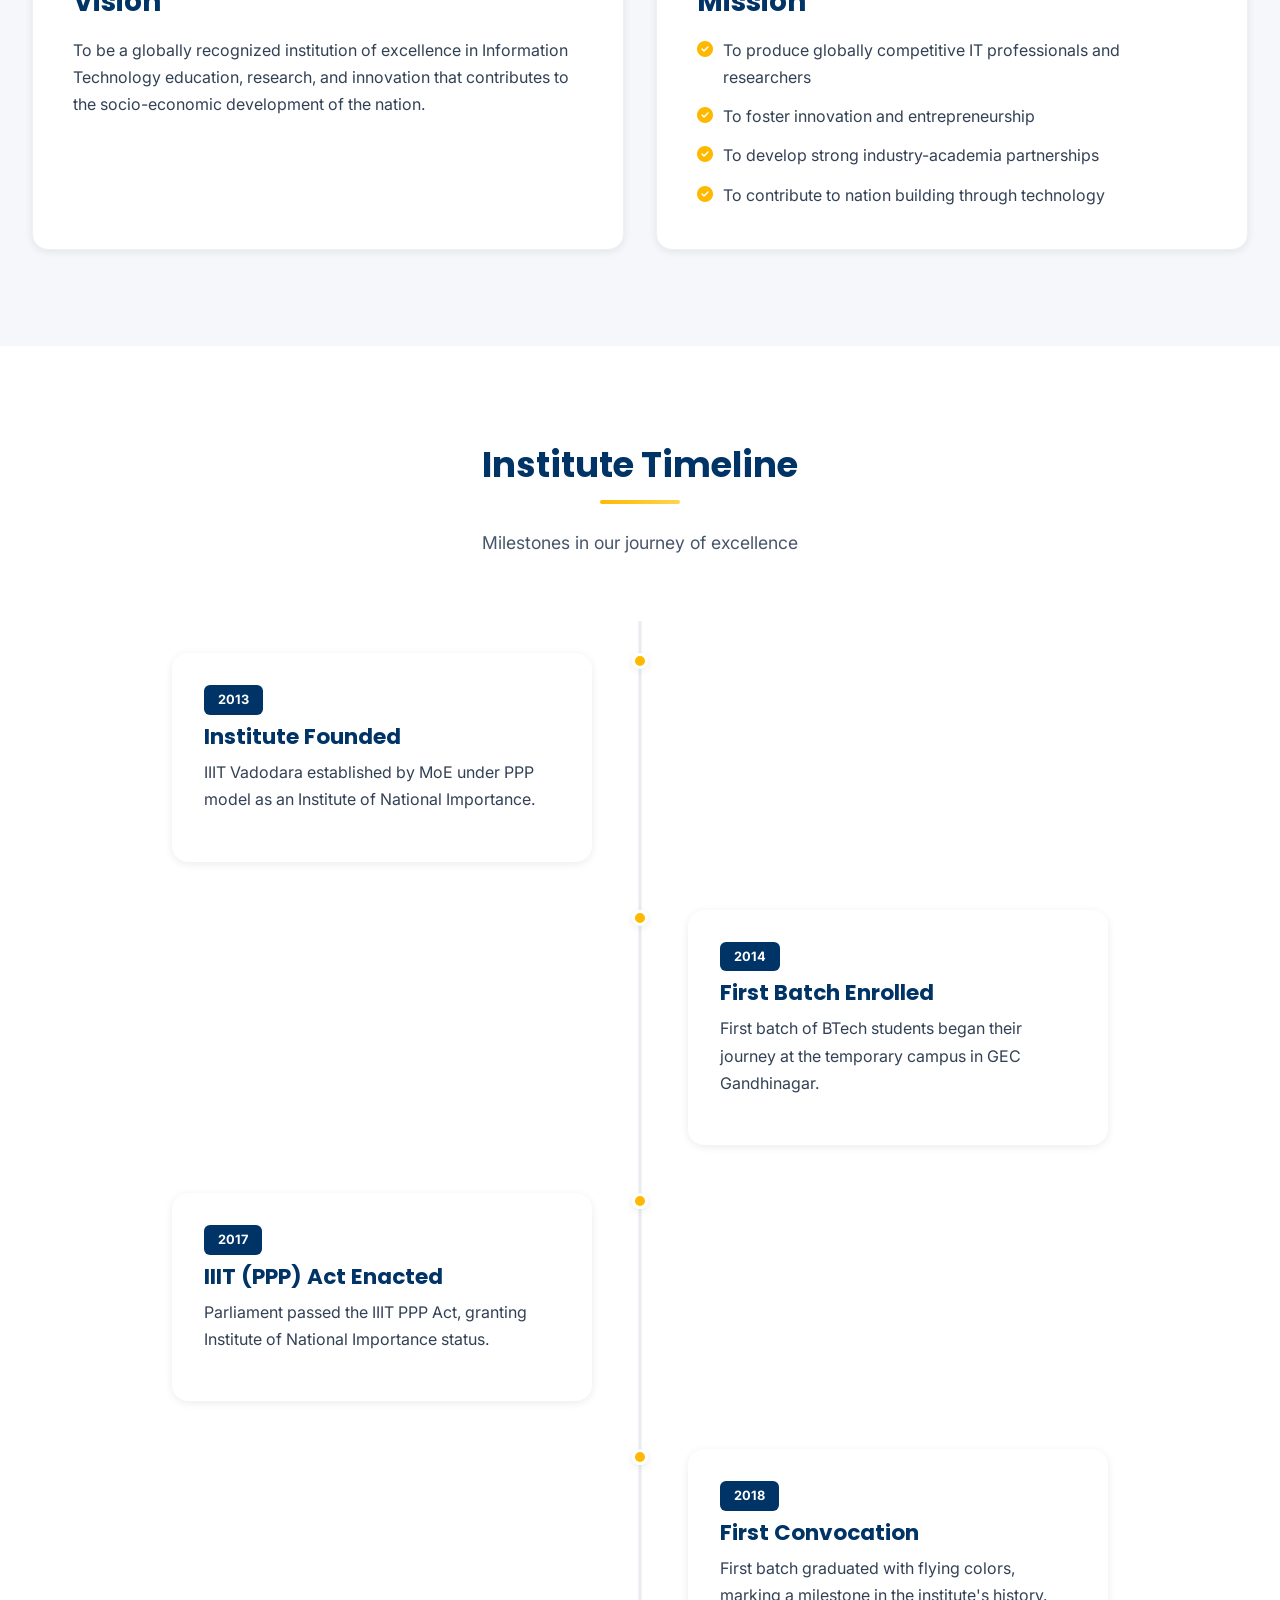
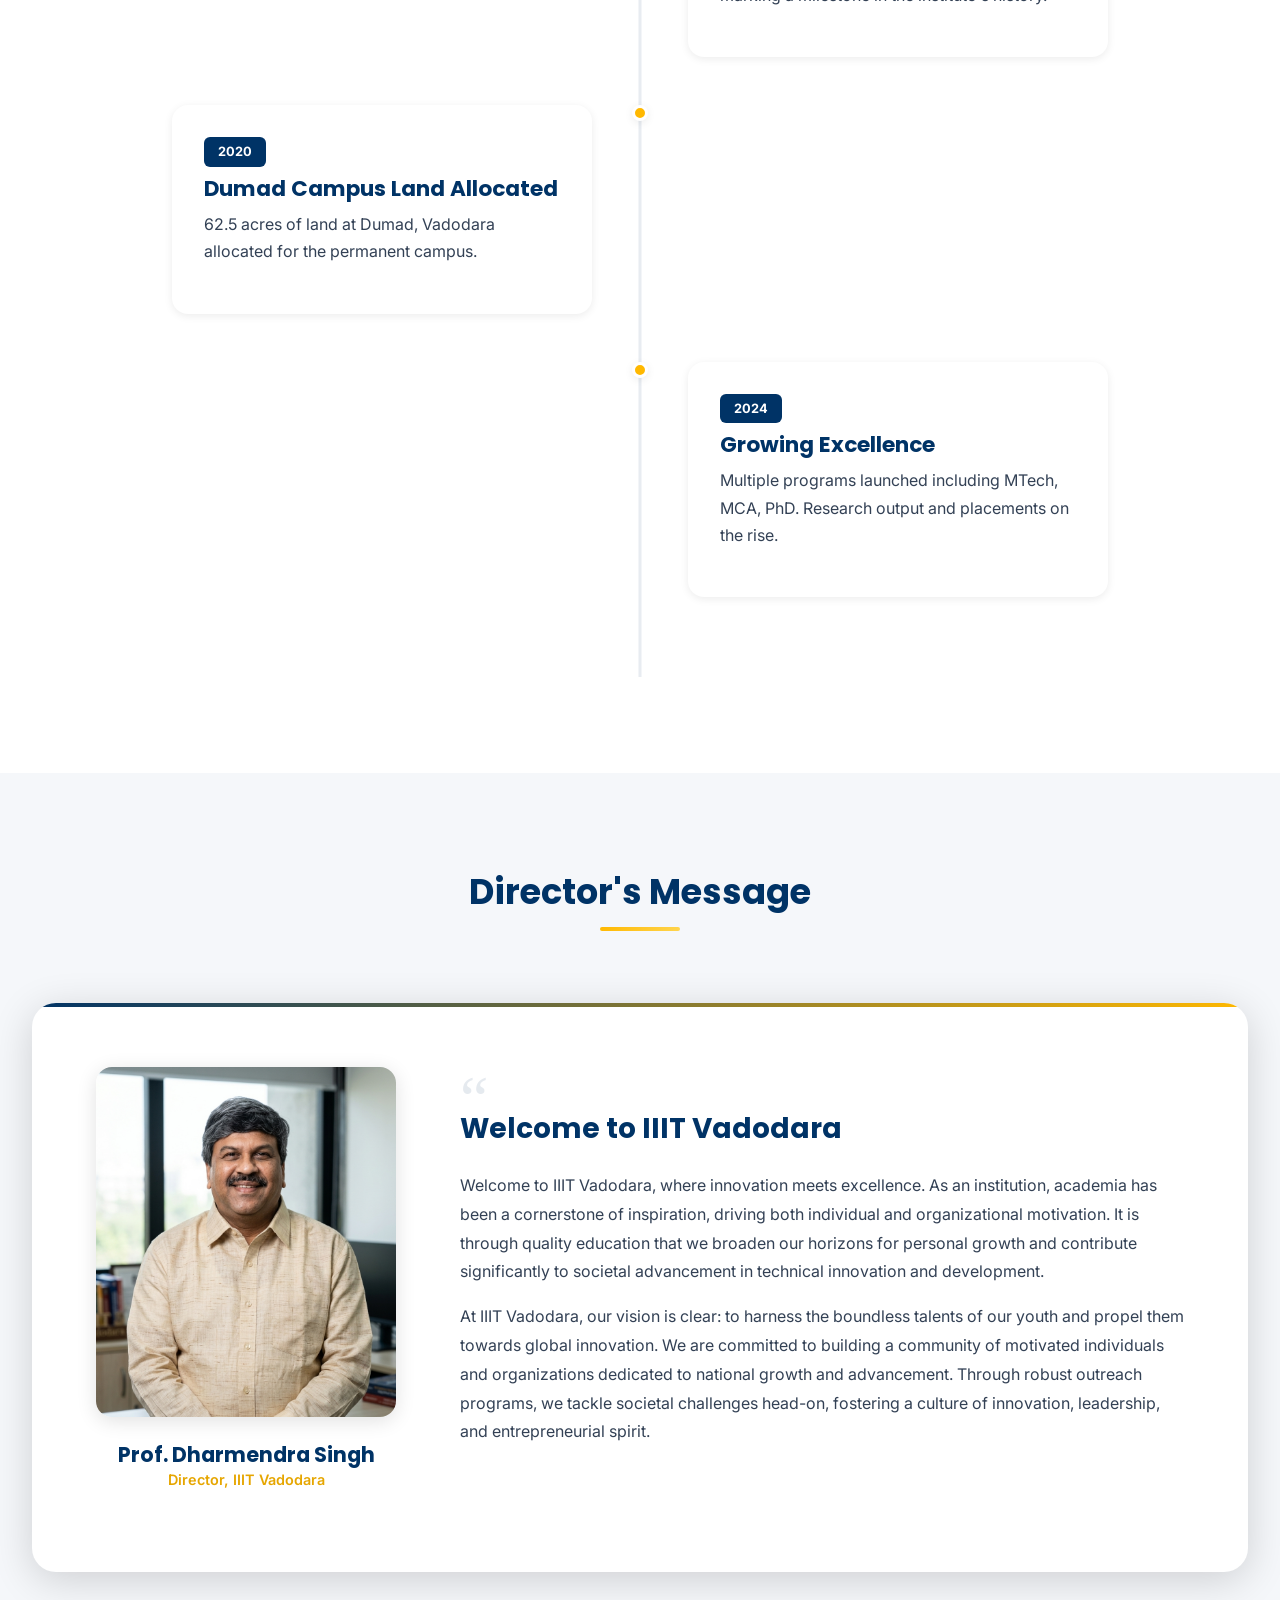
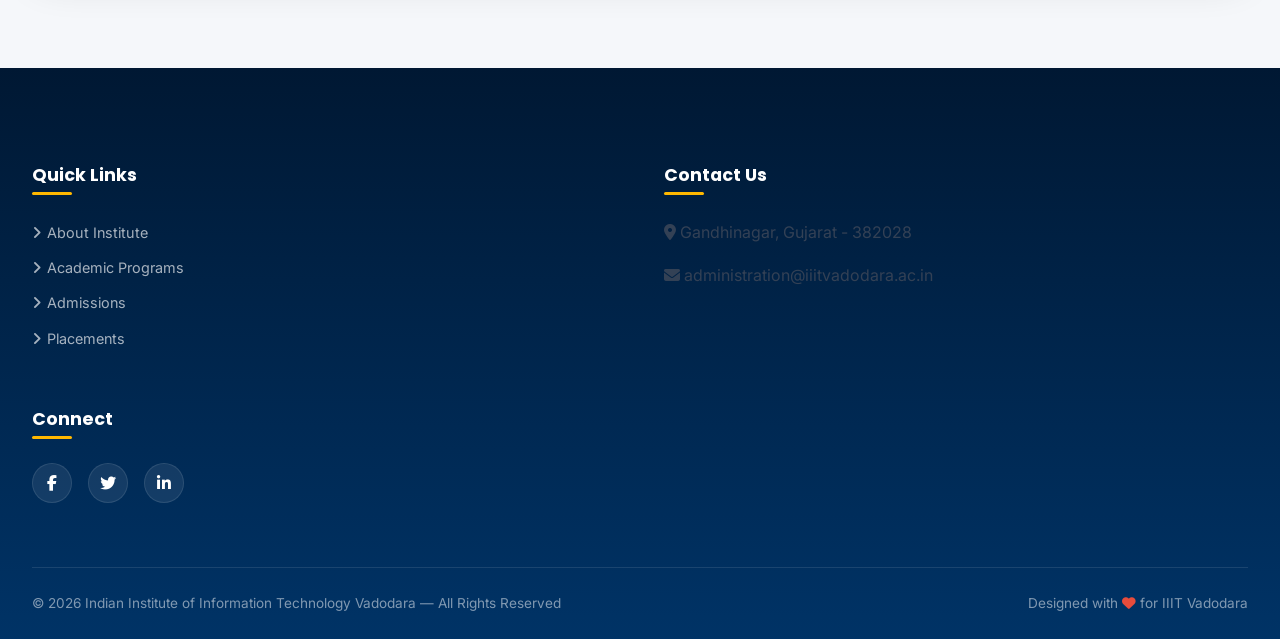
==== commit c4f5361d: "feat: update director information and profile image across index, people, and about pages" ====
--- a/about.html
+++ b/about.html
@@ -231,9 +231,9 @@
                 </div>
                 <div class="director-card scroll-reveal">
                     <div class="director-image">
-                        <img src="https://iiitvadodara.ac.in/assets/images/director.jpg" alt="Prof. Nikhil Kothari" loading="lazy">
+                        <img src="assets/images/director.png" alt="Prof. Dharmendra Singh" loading="lazy">
                         <div class="director-name">
-                            <h3>Prof. Nikhil Kothari</h3>
+                            <h3>Prof. Dharmendra Singh</h3>
                             <p>Director, IIIT Vadodara</p>
                         </div>
                     </div>
